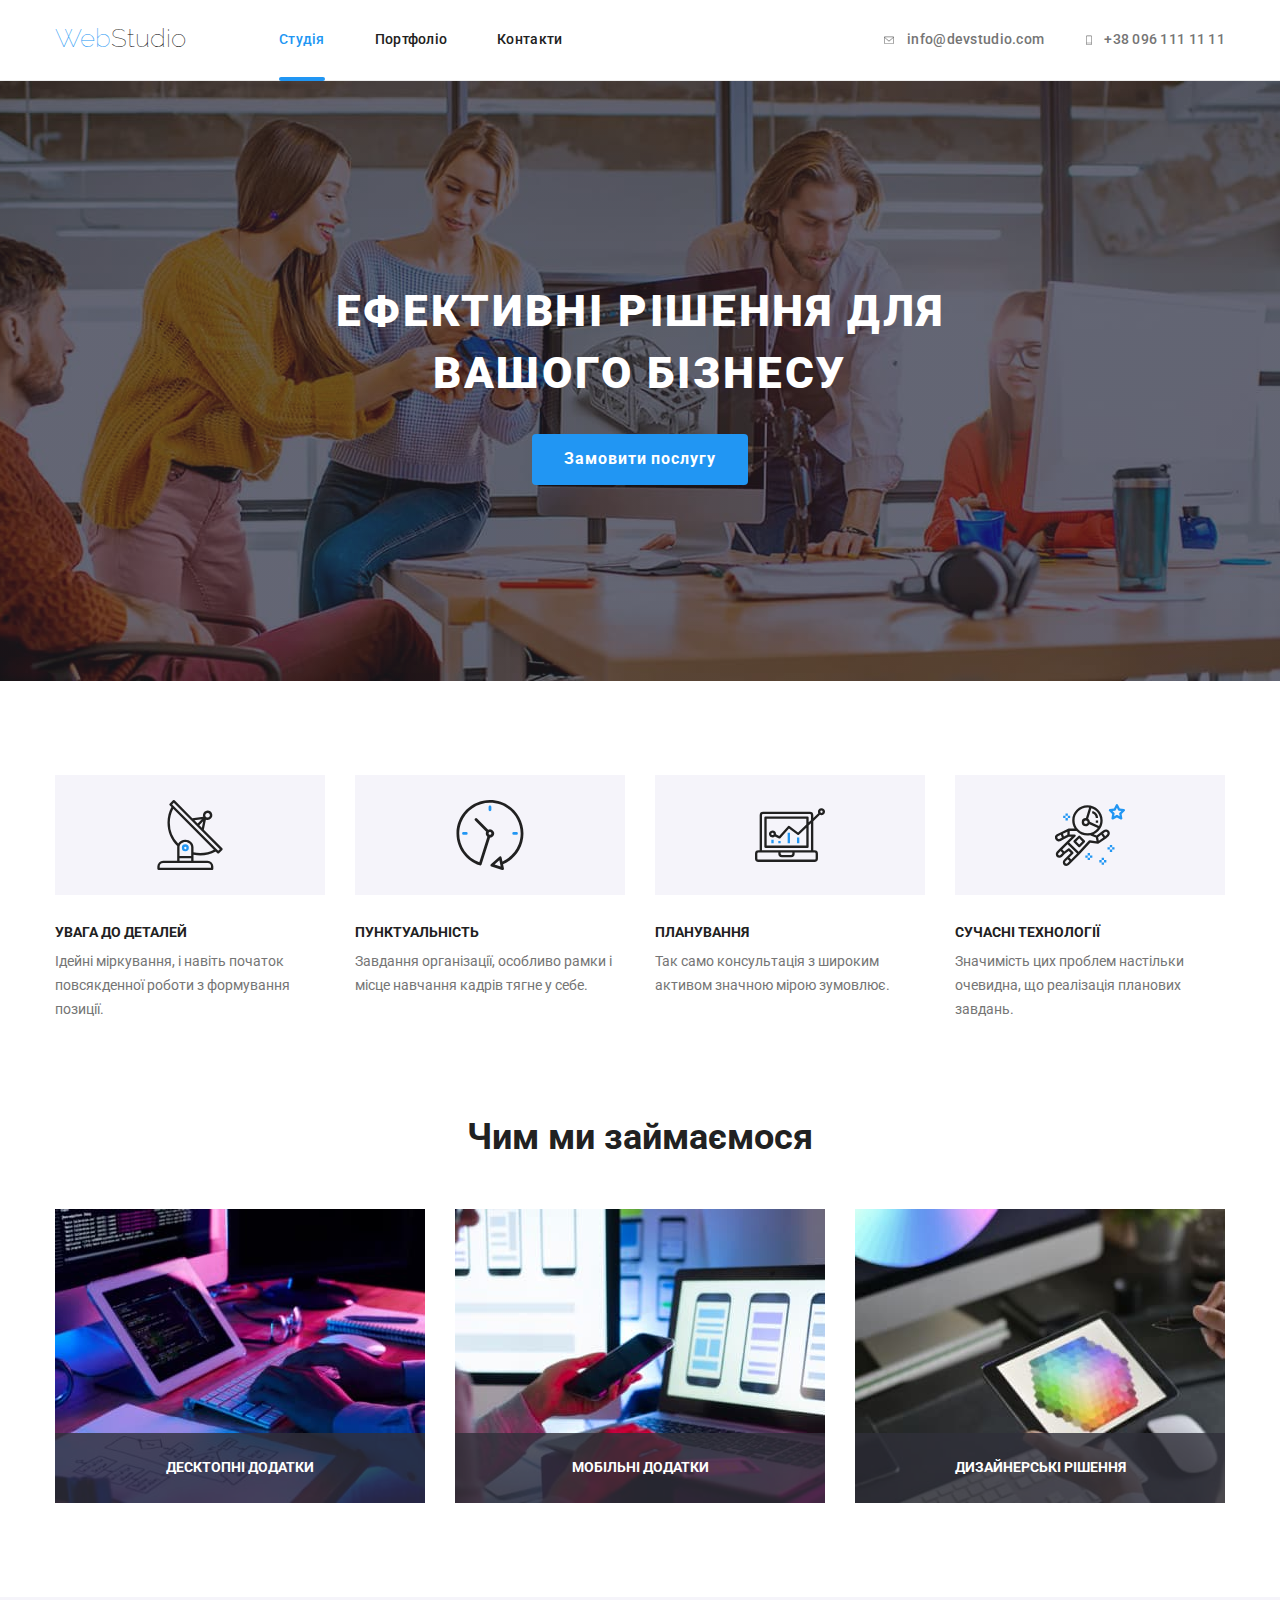
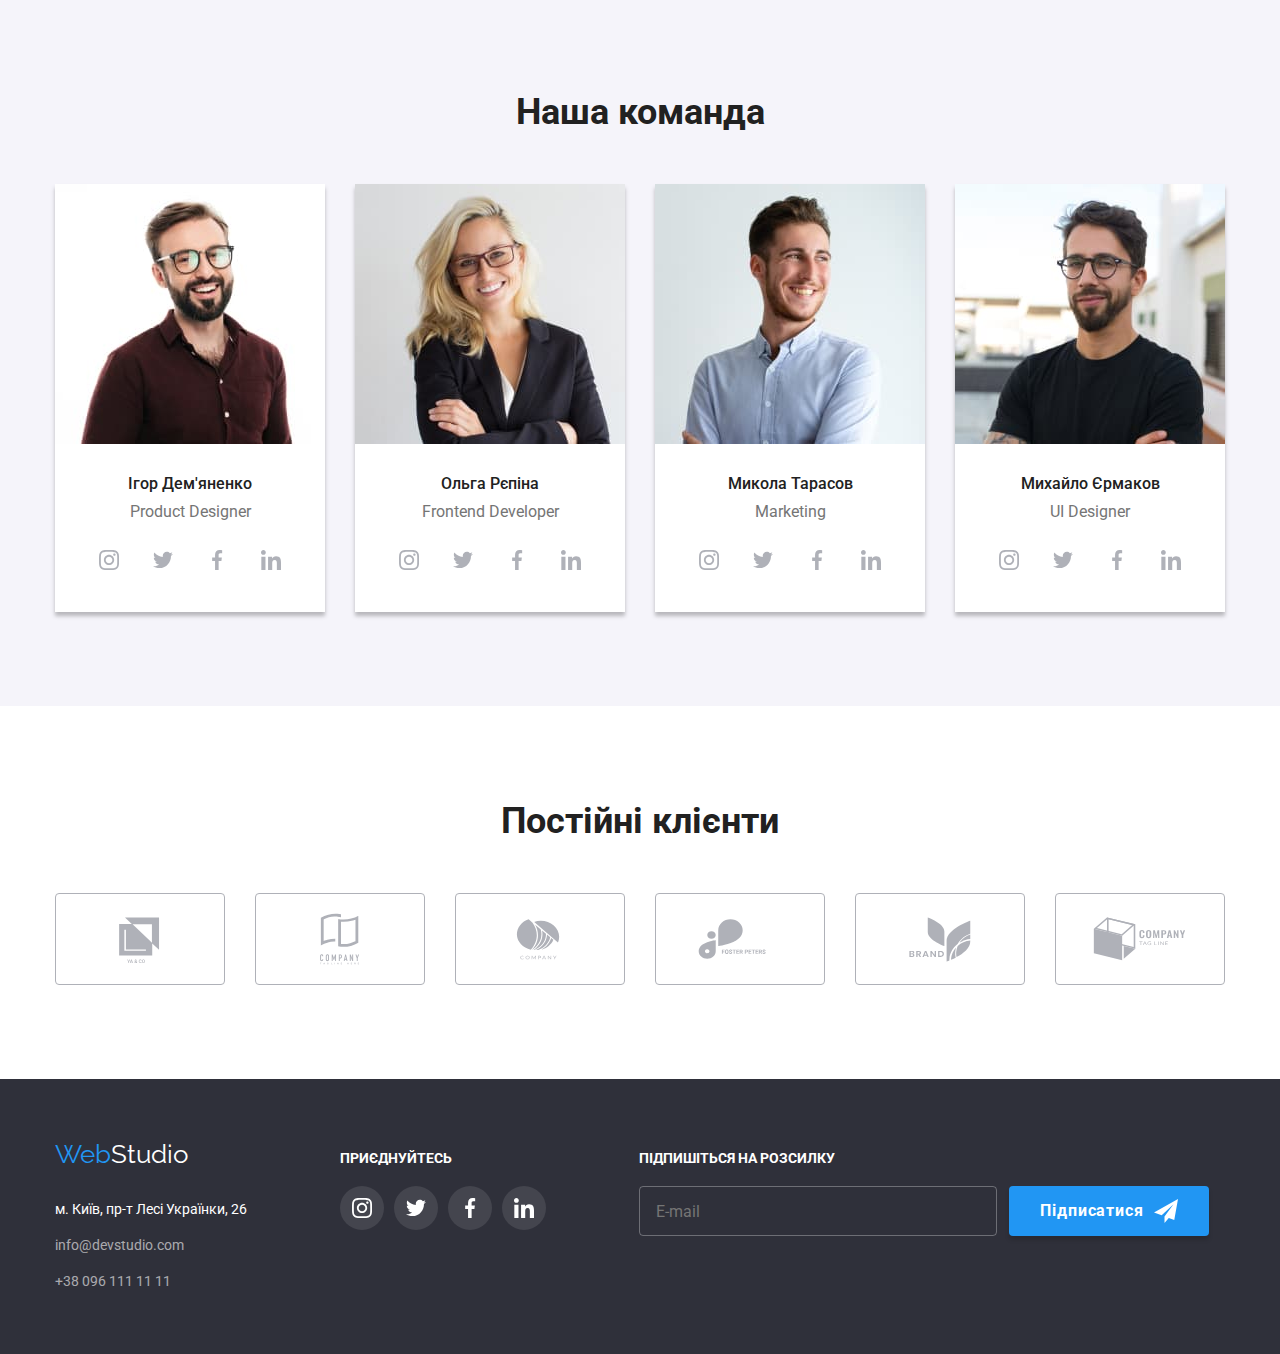
==== index.html @ 1be29e55 "Initial commit" ====
<!DOCTYPE html>
<html lang="uk">
<head>
    <meta charset="UTF-8">
    <meta http-equiv="X-UA-Compatible" content="IE=edge">
    <meta name="viewport" content="width=device-width, initial-scale=1.0">
    <title>Студія</title>
    <link rel="preconnect" href="https://fonts.googleapis.com">
<link rel="preconnect" href="https://fonts.gstatic.com" crossorigin>
<link href="https://fonts.googleapis.com/css2?family=Raleway:wght@700&family=Roboto:wght@400;500;700;900&display=swap" rel="stylesheet">
<link rel="stylesheet" href=" https://cdnjs.cloudflare.com/ajax/libs/modern-normalize/1.1.0/modern-normalize.min.css">
<link rel="stylesheet" href="./css/styles.css"/>
</head>
<body>
<header class="site-border">
    <div class="container main-nav">
    <nav class="header-nav">
    <a lang="en" href="./index.html" class="logo"><span class="logo-blue">Web</span>Studio</a>
    <ul class="site-nav list">
        <li class="item"> <a href="./index.html" class="link current">Студія</a></li>
        <li class="item"> <a href="./portfolio.html" class="link">Портфоліо</a></li>
        <li class="item"> <a href="#" class="link">Контакти</a></li>
        
    </ul>
</nav>
 
    <ul class="site-contacts list">
        <li class="item">
            <a href="mailto:info@devstudio.com" class="link-contacts">
            <svg class="item-icons envelope">
                <use href="./images/icons.svg#icon-envelope-1"></use>
            </svg>
           info@devstudio.com</a></li>
        <li class="item">
            <a href="tel:+380961111111:" class="link-contacts">
            <svg class="item-icons vector">
                <use href="./images/icons.svg#icon-Vector-1"></use>
            </svg>
            +38 096 111 11 11</a></li>
    </ul>
    </div>
</header>
<main>
<section class="hero overlay">
    <div class="container">
    <h1 class="hero-title">Ефективні рішення для вашого бізнесу</h1>
    <button type="button" class="button" data-modal-open>Замовити послугу</button>
</div>
</section>
<section class="section features-items">
    <div class="container">
    <h2 class="section-title visually-hidden">Особливості</h2>
    <ul class="features list">
        <li class="features-box">
            <div class="futures-container">
            <svg class="futures-icon">
                <use href="./images/icons.svg#icon-antenna"></use>
            </svg>
        </div>
            <h3 class="title">Увага до деталей </h3>
            <p class="title-text">Ідейні міркування, і навіть початок повсякденної роботи з формування позиції.</p>
        </li>
        <li class="features-box">
            <div class="futures-container">
            <svg class="futures-icon">
                <use href="./images/icons.svg#icon-clock">
                </use>
            </svg>
        </div>
            <h3 class="title">Пунктуальність </h3>
            <p class="title-text">Завдання організації, особливо рамки і місце навчання кадрів тягне у себе.</p>
        </li>
        <li class="features-box">
            <div class="futures-container">
            <svg class="futures-icon">
                <use href="./images/icons.svg#icon-diagram">
                </use>
            </svg>
            </div>
            <h3 class="title">Планування</h3>
            <p class="title-text">Так само консультація з широким активом значною мірою зумовлює.</p>
        </li>
        <li class="features-box">
            <div class="futures-container">
            <svg class="futures-icon">
                <use href="./images/icons.svg#icon-astronaut">
                </use>
            </svg>
            </div>
            <h3 class="title">Сучасні технології</h3>
            <p class="title-text">Значимість цих проблем настільки очевидна, що реалізація планових завдань.</p>
        </li>
    </ul>
</div>
</section>
<section class="section">
    <div class="container">
    <h2 class="section-title">Чим ми займаємося</h2>
    <ul class="employments list">
        <li class="employments-foto">
         <img class="employments-image" src="./images/box1(1).jpg" alt="Людина працює за комп’ютером" width="370" height="294">  
        <h3 class="employments-title">Десктопні додатки</h3>
        </li>
        <li class="employments-foto">
            <img class="employments-image" src="./images/box2.jpg" alt="Людина тримає смартфон у руках і порівнює дані на комп’ютері" width="370" height="294">
        <h3 class="employments-title">Мобільні додатки</h3>
        </li>
        <li class="employments-foto">
            <img class="employments-image" src="./images/box3.jpg" alt="Людина тримає у руках планшет,на якому зображена кольорова гамма " width="370" height="294">
        <h3 class="employments-title">Дизайнерські рішення</h3>
        </li>
    </ul>
</div>
</section>
<section class="section team-items">
    <div class="container">
    <h2 class="section-title">Наша команда</h2>
    <ul class="team list">
        <li class="team-box">
            <img class="team-img" src="./images/img.jpg" alt="Усміхнений хлопець в окулярах і бордовій сорочці" width="270" height="260">
            <div class="bg-team"><h3 class="team-names">Ігор Дем'яненко</h3>
            <p class="team-position">Product Designer</p>
            <ul class="team-media">
                <li class="media-background"><a href="#" class="media-link">
                        <svg class="team-icons">
                            <use href="./images/icons.svg#icon-instagram-2"></use>
                        </svg>
                    </a>
                </li>
                <li class="media-background"><a href="#" class="media-link">
                    <svg class="team-icons">
                        <use href="./images/icons.svg#icon-twitter-1"></use>
                    </svg>
                </a>
                </li>
                <li class="media-background">
                    <a href="#" class="media-link">
                    <svg class="team-icons">
                        <use href="./images/icons.svg#icon-facebook-1"></use>
                    </svg>
                </a>
                </li>
                <li class="media-background">
                    <a href="#" class="media-link">
                    <svg class="team-icons">
                        <use href="./images/icons.svg#icon-linkedin-1"></use>
                    </svg>
                </a>
                </li>
            </ul>
        </div>
        </li>
        <li class="team-box">
            <img class="team-img" src="./images/img(1).jpg" alt="Дівчина із світлим,довгим волоссям" width="270" height="260">
            <div class="bg-team"><h3 class="team-names">Ольга Рєпіна</h3>
            <p class="team-position">Frontend Developer</p>
            <ul class="team-media">
                <li class="media-background"><a href="#" class="media-link">
                        <svg class="team-icons">
                            <use href="./images/icons.svg#icon-instagram-2"></use>
                        </svg>
                    </a>
                </li>
                <li class="media-background"><a href="#" class="media-link">
                    <svg class="team-icons">
                        <use href="./images/icons.svg#icon-twitter-1"></use>
                    </svg>
                </a>
                </li>
                <li class="media-background">
                    <a href="#" class="media-link">
                    <svg class="team-icons">
                        <use href="./images/icons.svg#icon-facebook-1"></use>
                    </svg>
                </a>
                </li>
                <li class="media-background">
                    <a href="#" class="media-link">
                    <svg class="team-icons">
                        <use href="./images/icons.svg#icon-linkedin-1"></use>
                    </svg>
                </a>
                </li>
            </ul>
        </div>
        </li>
        <li class="team-box">
            <img class="team-img" src="./images/img(2).jpg" alt="Усміхнений хлопець у білій сорочці" width="270" height="260">
            <div class="bg-team"><h3 class="team-names">Микола Тарасов</h3>
            <p class="team-position">Marketing</p>
            <ul class="team-media">
                <li class="media-background"><a href="#" class="media-link">
                        <svg class="team-icons">
                            <use href="./images/icons.svg#icon-instagram-2"></use>
                        </svg>
                    </a>
                </li>
                <li class="media-background"><a href="#" class="media-link">
                    <svg class="team-icons">
                        <use href="./images/icons.svg#icon-twitter-1"></use>
                    </svg>
                </a>
                </li>
                <li class="media-background">
                    <a href="#" class="media-link">
                    <svg class="team-icons">
                        <use href="./images/icons.svg#icon-facebook-1"></use>
                    </svg>
                </a>
                </li>
                <li class="media-background">
                    <a href="#" class="media-link">
                    <svg class="team-icons">
                        <use href="./images/icons.svg#icon-linkedin-1"></use>
                    </svg>
                </a>
                </li>
            </ul>
        </div>
        </li>
        <li class="team-box">
            <img class="team-img" src="./images/img(3).jpg" alt="Хлопець з бородою і в окулярах" width="270" height="260">
            <div class="bg-team"><h3 class="team-names">Михайло Єрмаков</h3>
            <p class="team-position">UI Designer</p>
            <ul class="team-media">
                <li class="media-background"><a href="#" class="media-link">
                        <svg class="team-icons">
                            <use href="./images/icons.svg#icon-instagram-2"></use>
                        </svg>
                    </a>
                </li>
                <li class="media-background"><a href="#" class="media-link">
                    <svg class="team-icons">
                        <use href="./images/icons.svg#icon-twitter-1"></use>
                    </svg>
                </a>
                </li>
                <li class="media-background">
                    <a href="#" class="media-link">
                    <svg class="team-icons">
                        <use href="./images/icons.svg#icon-facebook-1"></use>
                    </svg>
                </a>
                </li>
                <li class="media-background">
                    <a href="#" class="media-link">
                    <svg class="team-icons">
                        <use href="./images/icons.svg#icon-linkedin-1"></use>
                    </svg>
                </a>
                </li>
            </ul>
        </div>
        </li>
    </ul>
</div>
</section>


<section class="customers section">
    <div class="container">
    <h2 class="section-title">Постійні клієнти</h2>
    <ul class="customers-items list">
        <li class="customers-box"><a class="customers-link" href="#">
            <svg class="customers-icon">
                <use href="./images/icons.svg#icon-Logo">
                </use>
            </svg>
        </a>
      </li>
        <li class="customers-box"><a class="customers-link"href="#">
            <svg class="customers-icon">
                <use href="./images/icons.svg#icon-Logo-02">
                </use>
            </svg>
        </a></li>
        <li class="customers-box"><a class="customers-link" href="#">
            <svg class="customers-icon">
                <use href="./images/icons.svg#icon-Logo-03">
                </use>
            </svg>
        </a></li>
        <li class="customers-box"><a class="customers-link"href="#">
            <svg class="customers-icon">
                <use href="./images/icons.svg#icon-Logo-04">
                </use>
            </svg>
        </a></li>
        <li class="customers-box"><a class="customers-link"href="#">
            <svg class="customers-icon">
                <use href="./images/icons.svg#icon-Logo-05">
                </use>
            </svg>
        </a></li>
        <li class="customers-box"> <a class="customers-link"href="#">
            <svg class="customers-icon">
                <use href="./images/icons.svg#icon-Logo-06">
                </use>
            </svg>
        </a></li>
    </ul>
</div>
</section>

</main>
    <footer class="nav">
            <div class="container">
                <div class="main-footer-container">
                <div class="footer-navigation">
        <a lang="en" href="./index.html" class="logo-white"><span class="logo-blue">Web</span>Studio</a>
        <address class="nav-caption">
        <ul class="nav-contacts list">
            <li class="nav-footer"><a href="https://goo.gl/maps/CPtrU1FHBa2aNyZL9" target="_blank" rel="noopener noreferrer nofollow" class="nav-lists">м. Київ, пр-т Лесі Українки, 26</a></li>
            <li class="nav-footer"><a href="mailto:info@devstudio.com" class="nav-titles">info@devstudio.com</a></li>
            <li class="nav-footer"><a href="tel:+380961111111:" class="nav-titles">+38 096 111 11 11</a></li>
        </ul>
    </address>
</div>

<div class="footer-social-media">
    <p class="smedia-text">Приєднуйтесь</p>
    <ul class="social-media list">
        <li class="social-media-box">
            <a class="social-media-link" href="#">
                <svg class="smedia-icon">
                    <use href="./images/icons.svg#icon-instagram-2"></use>
                </svg>
            </a>
        </li>
           <li class="social-media-box">
            <a class="social-media-link" href="#">
                <svg class="smedia-icon">
                    <use href="./images/icons.svg#icon-twitter-1"></use>
                </svg>
            </a></li>
            <li class="social-media-box">
            <a class="social-media-link" href="#">
                <svg class="smedia-icon">
                    <use href="./images/icons.svg#icon-facebook-1"></use>
                </svg>
            </a></li>
           <li class="social-media-box">
            <a class="social-media-link" href="#">
                <svg class="smedia-icon">
                    <use href="./images/icons.svg#icon-linkedin-1"></use>
                </svg>
            </a></li>
    </ul>
</div>
   <!--Підпишіться на розсилку-->
   <div class="subscription">
    <p class="subscription-title">Підпишіться на розсилку</p>
    <form class="subscription-form">
        <input class="subscription-input" name="user-email" type="E-mail" placeholder="E-mail">
        <button class="subscription-button" type="submit">
            Підписатися <svg class="send-icon">
                <use href="./images/icons.svg#icon-icon-send"></use>
            </svg></button>
    </form>
   </div>

</div>
    </footer>

    <!--Modalne wikno-->
    
    <div class="backdrop is-hidden" data-modal>
        <div class="modal">
    <button type="button" class="button-close" data-modal-close>
        <svg class="close-icon">
            <use href="./images/icons.svg#icon-close-black"></use>
        </svg>
    </button>
    <form class="form">
        <p class="form-title">Залиште свої дані, ми вам передзвонимо</p>
        <div class="form-field">
            <label for="name" class="form-description">Ім'я</label>
            <input type="text" name="user-name" id="name" class="form-input">
          <svg class="form-icon">
            <use href="./images/icons.svg#icon-person-black-18dp-1"></use>
          </svg>
        </div>
        <div class="form-field">
            <label for="telephone" class="form-description">Телефон</label>
            <input type="telephone" name="user-telephone" id="telephone" class="form-input">
            <svg class="form-icon">
                <use href="./images/icons.svg#icon-phone-black"></use>
            </svg>
        </div>
        <div class="form-field">
            <label for="e-mail" class="form-description">Пошта</label>
            <input type="e-mail" name="user-email" id="e-mail" class="form-input">
            <svg class="form-icon">
                <use href="./images/icons.svg#icon-email-black"></use>
            </svg>
        </div>
        <div class="form-comments">
            <label for="comment" class="form-description">Коментар</label>
            <textarea class="comments" name="comment" id="comment" rows="10" placeholder="Введіть текст"></textarea>
        </div>
       
            <label class="form-checkbox"for="checkbox">
                <input type="checkbox" name="agree" id="checkbox" class="input-checkbox">
                <svg class="checkbox-icon">
                    <use href="./images/icons.svg#icon-icon-check"></use>
                </svg>
                 Погоджуюся з розсилкою та приймаю 
                  <a class="checkbox-link" href="#"> Умови договору</a>
            </label>
            <button type="submit" class="button-send">Відправити</button>
        

    </form>
     </div>
    </div>
<script src="./js/modal.js"></script>
</body>
</html>
---- css/styles.css ----
:root {
    --primary-text-color: #757575;
    --title-text-color: #212121;
    --accent-color: #2196F3;
    --hero-color: #FFFFFF;
    --black-color: #000000; 
    --shade-color: #2F303A;
    --nav-color: rgba(255, 255, 255, 0.6);
    --secondary-shade-color: #F5F4FA;
    --border-color: #ECECEC; 
    --subjects-border-color: #EEEEEE;
    --box-shadow-color: rgba(0, 0, 0, 0.25);
    --icons-color: #AFB1B8;

}
body { 
    color: var(--primary-text-color);
    background-color:#FFFFFF;
    font-family: Roboto, sans-serif;
}

.list { 
    padding: 0;
    margin: 0;

    list-style: none;
}

.container {
    margin-left: auto;
    margin-right: auto;
    padding-left: 15px;
    padding-right: 15px;
    width: 1200px;
}
/*main-nav*/
.main-nav {
    display: flex;
    align-items: center;
}
.header-nav {
    display: flex;
}
/*logo*/

.logo { 
    padding-top: 24px;
    padding-bottom: 25px;

    color: var(--black-color);
    font-family: Raleway,sans-serif;
    font-size: 26px;
    font-weight: 1.2;
    text-decoration: none;
}

.logo:hover {
    color: var(--accent-color);
}

.logo-blue {
    color: var(--accent-color);
    font-family: Raleway, cursive 

}
.logo-blue:hover {
    color:  var(--black-color);
}

/*site nav*/
.site-nav {
  display: flex; 
  margin-left: 93px;  
  
}

.site-nav .item:not(:last-child) {
    margin-right: 50px;
}

.site-nav .item {
    position: relative;  
}

.site-nav .link { 
    display: block;
    padding-top: 32px;
    padding-bottom: 32px;

    color: var(--title-text-color);
    font-weight: 500;
    font-size: 14px;
    line-height: 1.1;
    letter-spacing: 0.02em;
    text-decoration: none;

    transition: color 250ms cubic-bezier(0.4, 0, 0.2, 1);

}
.site-nav .link:hover, 
.site-nav .link:focus { 
    color: var(--accent-color);
}

.site-nav .link.current { 
    color: var(--accent-color);
    
} 
.site-nav .link.current::after { 
    content: '';
    position: absolute;
    left: 0;
    bottom: -1px;

     display: block;
      
      width: 100%;
      height: 4px;
      background-color: var(--accent-color);
      border-radius: 2px;

} 

/*site-contacts*/

.site-contacts { 
    display: flex;
    margin-left: auto;
}

.site-contacts .item  {
    display: flex;
}
.site-contacts .item + .item { 
    margin-left: 40px;
}


.site-contacts .link-contacts { 
    padding-top: 32px;
    padding-bottom: 32px;

    color: var(--primary-text-color);
    font-weight: 500;
    font-size: 14px;
    line-height: 1.1;
    letter-spacing: 0.02em;
    text-decoration: none;

    transition: color 250ms cubic-bezier(0.4, 0, 0.2, 1);
}

.site-contacts .link-contacts:hover,
.site-contacts .link-contacts:focus { 
    color: var(--accent-color);
}

.site-border { 
    border-bottom: 1px solid var(--border-color)

}

.site-contacts .envelope { 
    height: 10px;
    width: 16px;

}
.site-contacts .vector { 
    height: 16px;
    width: 10px;
}

.link-contacts { 
    display: flex;
    align-items: center;
}

.item-icons {  
   margin-right: 10px;
   fill: currentColor;
}


/*hero*/
.hero { 
   padding-top: 200px;
   padding-bottom: 280px;
   text-align: center;
   background-color: var(--shade-color);
    
}
.overlay { 
    max-width: 1600px;
    height: 600px;
    margin-left: auto;
    margin-right: auto;
    background-image: linear-gradient(
        to right,
        rgba(47, 48, 58, 0.4),
        rgba(47, 48, 58, 0.4)
    ),
    url("../images/Hero-image.jpg");
    background-repeat: no-repeat;
    background-position: center;
    background-size: cover;
}
.hero-title { 
  margin-top: 0px;
  margin-bottom: 30px;
  margin-left: auto;
  margin-right: auto;
  max-width: 696px;
   
    color: var(--hero-color);
    font-weight: 900;
    font-size: 44px;
    line-height: 1.4;
    letter-spacing: 0.06em;
    text-transform: uppercase;
   
}
   
/*button*/

.button {
    border-radius: 4px;
    padding: 10px 32px;
    min-width: 216px;

    font-family: inherit;
    color: var(--hero-color);
    background-color: var(--accent-color);
    font-weight: 700;
    font-size: 16px;
    line-height: 1.9;
    border: none;
    text-align: center;
    cursor: pointer;
    letter-spacing: 0.06em;

    transition: background-color 250ms cubic-bezier(0.4, 0, 0.2, 1);
    

}
.button:hover,
.button:focus {
background-color: #188CE8;
}

/*button-portfolio*/
.button-primary {
 border-radius: 4px;
 padding: 6px 22px;
 min-width: 67px;

 font-family: inherit;
  color: var(--title-text-color);
  background-color: var(--secondary-shade-color);
  font-weight: 500;
  font-size: 16px;
  line-height: 1.6;
  border: none;
  cursor: pointer;
  text-align: center;


  transition: color 250ms cubic-bezier(0.4, 0, 0.2, 1),
            background-color 250ms cubic-bezier(0.4, 0, 0.2, 1),
            box-shadow 250ms cubic-bezier(0.4, 0, 0.2, 1);
}

.button-primary:hover,
.button-primary:focus {
    color: var(--hero-color);
    background-color: var(--accent-color);
    box-shadow: 0 4px 4px 0 var(--box-shadow-color);
}

/*section*/
.section { 
padding-top: 0px;
padding-bottom: 94px;
}

.section-title  { 
     margin-top: 0px;
     margin-bottom: 50px;

    color: var(--title-text-color);
    font-size: 36px;
    line-height: 1.2;
    text-align: center;
}


/*features*/
.visually-hidden { 
    position: absolute;
    white-space: nowrap;
    width: 1px;
    height: 1px;
    overflow: hidden;
    border: 0;
    padding: 0;
    clip: rect(0 0 0 0);
    clip-path: inset(50%);
    margin: -1px;
}

.features  {
    display: flex;
} 

.features .features-box { 
width: 270px;
} 

.features .features-box:not(:last-child) { 
    margin-right: 30px;
} 

.features-items { 
    padding-top: 94px;
    padding-bottom: 94px;
} 
.features .title { 
    margin-top: 0px;
    margin-bottom: 10px;
    
    color: var(--title-text-color);
    font-size: 14px;
    line-height: 1.1;
    text-transform: uppercase;
}


.features .title-text { 
    margin-top: 0;
    margin-bottom: 0;  
 
    font-size: 14px;
    line-height: 1.7;
}
.futures-container {
    display: flex;
    width: 270px;
    height: 120px;
    background-color: var(--secondary-shade-color);

    margin-bottom: 30px;
    padding: 25px 100px;
}

.futures-icon  { 
    height: 70px;
    width: 70px;
}

/*our employments*/


.employments { 
    display: flex;
 
    
}
.employments-image  {
    display: block;
}

.employments .employments-foto { 
    display: block;
    position: relative;
    
}
.employments .employments-foto:not(:last-child) { 
    margin-right: 30px;
}

.employments-title  { 
   position: absolute;
   bottom: 0;
   left: 0;

    display: flex;
    font-weight: 700;
    font-size: 14px;
    line-height: 1.14;
    color: var(--hero-color);
    background-color: rgba(47, 48, 58, 0.8);

    text-transform: uppercase;
    align-items: center;
    justify-content: center;
    padding-top: 27px;
    padding-bottom: 27px;
    margin: 0;
    min-width: 370px;
    
}

/* our team*/

.team { 
    display: flex;
}

.team .team-box { 
    background-color: var(--hero-color);
    text-align: center;

    box-shadow: 0 4px 4px 0 var(--box-shadow-color);
}

.team .team-box:not(:last-child) { 
    margin-right: 30px;
}

.team-items {
    background-color: var(--secondary-shade-color);
    padding-top: 94px;
    padding-bottom: 94px;
    
}

.team .team-names {
    margin-top: 0;
    margin-bottom: 10px;

    color:var(--title-text-color);
   font-weight: 500;
   font-size: 16px;
   line-height: 1.2;
}


.team .team-position {
    margin-top: 0;
    margin-bottom: 16;
}
.team .team-img {
    display: block;
}
.bg-team {
    padding: 30px 32px;
    background-color: var(--hero-color);
}

/*team-icons*/ 
.team-media {
    display: flex;
    list-style: none;
    align-items: center;
    padding-left: 0;
   
}

.team-media .media-background:not(:last-child) { 
    margin-right: 10px;  
}


.team-media .media-link  { 
    display: flex;
    height: 44px;
    width: 44px;
    border-radius: 50%;
    color: var(--icons-color);
   background-color: var(--hero-color);
   align-items: center;
   justify-content: center;
   
   transition: background-color 250ms cubic-bezier(0.4, 0, 0.2, 1), 
   color 250ms cubic-bezier(0.4, 0, 0.2, 1);
}

.team-icons  {
    display: flex;
    width: 20px;
    height: 20px;
    fill: currentColor;  
}

.team-media .media-link:hover,
.team-media .media-link:focus {
   background-color: var(--accent-color);
   color: var(--hero-color);
}
.team-icons:hover,
.team-icons:focus {
    fill: var(--hero-color);
}

/*regular customers*/
.customers  {
    padding-top: 94px;
    padding-bottom: 94px;
}

.customers-items {
    display: flex;
}

.customers-items .customers-link {
    border: 1px solid var(--icons-color);
    padding: 16px 32px;
    
}


.customers-items .customers-box:not(:last-child) {
    margin-right: 30px;

}
.customers-items .customers-link  {
    display: flex;
    height: 92px;
    width: 170px;

    border: 1px solid var(--icons-color);
    padding: 16px 32px;

    text-align: center;
    justify-content: center;
    fill: var(--icons-color);

    
    border-radius: 4px;
    transition: fill 250ms cubic-bezier(0.4, 0, 0.2, 1);
    
}
.customers-icon {
    height: 60px;
    width: 106px;
    color: currentColor;
}

.customers-icon:hover,
.customers-icon:focus {
    fill: var(--accent-color);
}

.customers-link:hover,
.customers-link:focus
{
    border-color: var(--accent-color);
    fill: var(--accent-color);
}


/*footer*/
.main-footer-container {
    display: flex;
    align-items: baseline;
}

.nav {
     padding-top: 60px;
     padding-bottom: 60px;

    background-color: var(--shade-color);
}

.logo-white {
    color: var(--hero-color);
    font-family: Raleway;
    font-size: 26px;
    line-height: 1.2;
    text-decoration: none;
}

.logo-white:hover {
    color: var(--accent-color);
}
  
.nav-caption {
    margin-top: 28px;
    margin-bottom: 0;
  font-style: normal;  
}

.nav-contacts .nav-lists {
    color: var(--hero-color);
    font-size: 14px;
    line-height: 1.7;
    text-decoration: none;

    transition: color 250ms cubic-bezier(0.4, 0, 0.2, 1);
}
.nav-contacts .nav-lists:hover,
.nav-contacts .nav-lists:focus {
    color: var(--accent-color);
}

.nav-contacts .nav-titles {
    color: var(--nav-color);
    font-size: 14px;
    line-height: 1.7;
    background-color: var(--shade-color);
    text-decoration: none;

    transition: color 250ms cubic-bezier(0.4, 0, 0.2, 1);
   
}
.nav-contacts .nav-titles:hover,
.nav-contacts .nav-titles:focus  {
    color: var(--accent-color);
}

.nav-contacts .nav-footer:not(:last-child) {
    margin-top: 0;
    margin-bottom: 12px;
}

/*footer - social media*/

.smedia-text {
    margin-top: 0;
    margin-bottom: 20px;
   
    font-weight: 700;
    font-size: 14px;
    line-height: 1.1;
    color: var(--hero-color);
    text-transform: uppercase;

}
.footer-social-media {
margin-left: 93px;
}
.social-media {
    display: flex;
}

.smedia-icon  {
    display: flex;
    width: 20px;
    height: 20px;
    color: currentColor;
}

.social-media-link {
    display: flex;
    height: 44px;
    width: 44px;
    border-radius: 50%;
    fill: var(--hero-color);
    background-color: rgba(255, 255, 255, 0.1);
    align-items: center;
    justify-content: center;

    transition: background-color 250ms cubic-bezier(0.4, 0, 0.2, 1), 
    fill 250ms cubic-bezier(0.4, 0, 0.2, 1);
}



.social-media-box:not(:last-child) {
    margin-right: 10px;
}

.social-media-link:hover,
.social-media-link:focus
 {
background-color: var(--accent-color);
}


/*Підпишіться на розсилку*/

.subscription {
    display: flex;
    flex-direction: column;
    margin-left: 93px;
}

.subscription-title {
    margin-top: 0;
    margin-bottom: 20px;
    
    font-weight: 700;
    font-size: 14px;
    line-height: 1.1;
    text-transform: uppercase;
    color: var(--hero-color);

}

.subscription-form {
    display: flex;
    align-items: center;
}

.subscription-input {
   width: 358px;
   height: 50px;
   padding-left: 16px;
   margin-right: 12px;

   border: 1px solid #FFFFFF4D;
   border-radius: 4px;
   background-color: transparent;

   font-size: 16px;
   line-height: 1.25;
   color: var(--nav-color);
   outline: none;


}

.subscription-button {
    display: flex;
    align-items: center;
    justify-content: center;
    padding: 10px 28px;


    width: 200px;
    height: 50px;
    font-weight: 700;
    font-size: 16px;
    line-height: 1.9;
    letter-spacing: 0.06em;
    color: var(--hero-color);
    background-color: var(--accent-color);
    box-shadow: 0 4px 4px rgba(0, 0, 0, 0.15);
    border: none;
    border-radius: 4px;
    cursor: pointer;

    transition: background-color 250ms cubic-bezier(0.4, 0, 0.2, 1), 
    box-shadow 250ms cubic-bezier(0.4, 0, 0.2, 1);

}

.subscription-button:hover,
.subscription-button:focus {
    background-color: #188CE8
}

.send-icon {
    height: 24px;
    width: 24px;
    margin-left: 10px;
    fill: var(--hero-color);
}
/*portfolio*/
.main-box {
    padding-top: 94px;
    padding-bottom: 94px;
} 

/*portfolio-buttons*/
.subjects-button {
    margin-top: 0;
    margin-bottom: 34px;
    display: flex;
    justify-content: center;
   
}
.subjects-button .subjects-btn:not(:last-child) {
    margin-right: 8px;
}



/*subjects*/

.subjects {
    display: flex;
    flex-wrap: wrap;
    margin-right: -30px;
    margin-bottom: -30px;
} 

.subjects-elements {
    width: calc (100% / 3 - 30px);
    margin-right: 30px;
    margin-bottom: 30px;
} 

.subjects-link {
    display: block;
    text-decoration: none;

    transition: box-shadow 250ms cubic-bezier(0.4, 0, 0.2, 1);
} 

.subjects-link:hover,
.subjects-link:focus  {
    box-shadow: 0 4px 4px 0 var(--box-shadow-color);
} 
.subjects .subjects-img {
    display: block;  
} 

 .subjects .subjects-title {
   margin-top: 0;
   margin-bottom: 4px;

    color: var(--title-text-color);
    font-size: 18px;
    line-height: 2;
}  
 .subjects .subjects-items {
    margin-top: 0;
    margin-bottom: 0;
    color: var(--primary-text-color);
} 

.subjects .subjects-border {
    border-left: 1px solid var(--subjects-border-color);
    border-right: 1px solid var(--subjects-border-color);
    border-bottom: 1px solid var(--subjects-border-color);
    padding: 20px 24px;
  
} 

.subjects-overlay {
    position: absolute;
    top: 0;
    left: 0;
    width: 100%;
    height: 100%;
    transform: translateY(100%);
    transition: transform 250ms cubic-bezier(0.4, 0, 0.2, 1), 
                opacity 250ms cubic-bezier(0.4, 0, 0.2, 1);


    font-size: 18px;
    line-height: 1.6;
    color: var(--hero-color);
    margin-top: 0;
    padding: 63px 24px;
    background-color: rgba(33, 150, 243, 0.9);
    opacity: 0;

} 
.subjects-thumb {
    position: relative;
    overflow: hidden;
} 


.subjects-link:hover .subjects-overlay,
.subjects-link:focus .subjects-overlay {
    opacity: 1;
    transform: translateY(0);
} 

/*Modalne vikno*/

.backdrop {
    position: fixed;
    top: 0;
    left: 0;
    width: 100%;
    height: 100%;
    background-color: rgba(0, 0, 0, 0.2);
    padding: 40px;

    opacity: 1;
    transition: opacity 250ms cubic-bezier(0.4, 0, 0.2, 1);
} 

.backdrop.is-hidden {
    opacity: 0;
    pointer-events: none;

} 
.backdrop.is-hidden .modal{
    transform: translate(-50%, -50%) scale(0.9);
} 

.modal {
    position: absolute;
    top: 50%;
    left: 50%;
    min-width: 528px;
    min-height: 521px;
    background-color: var(--hero-color);
    border-radius: 4px;
    box-shadow: 0px 2px 1px rgba(0, 0, 0, 0.2),
               0px 1px 1px rgba(0, 0, 0, 0.14),
               0px 1px 3px rgba(0, 0, 0, 0.12);


    transform: translate(-50%, -50%) scale(1);
    transition: transform 250ms cubic-bezier(0.4, 0, 0.2, 1);
   
} 

.button-close {
    position: absolute;
    top: 8px;
    right: 8px;
    width: 30px;
    height: 30px;
    background-color: var(--hero-color);
    fill: var(--black-color);
    border: 1px solid #0000001A;
    border-radius: 50%;
    box-shadow: 0px 4px 4px rgba(0, 0, 0, 0.25);
    display: flex;
    padding: 6px;
   justify-content: center;
   cursor: pointer;
   
   transition: fill 250ms cubic-bezier(0.4, 0, 0.2, 1);

} 

.button-close:hover,
.button-close:focus {
    fill: var(--accent-color);
} 

 .close-icon {
    width: 18px;
    height: 18px;
   align-items: center;
   
}  


.form {
    padding: 40px;
} 

.form-title {
    display: block;
    text-align: center;
    font-weight: 700;
    font-size: 20px;
    line-height: 1.15;
    color: var(--title-text-color);

    margin-top: 0;
    margin-bottom: 12px;
} 


.form-field {
    position: relative;
    display: flex;
    flex-direction: column;
    margin-bottom: 10px;
} 

.form-description {
    font-size: 12px;
    line-height: 1.17;
    letter-spacing: 0.01em;

    margin-bottom: 4px;

} 

.form-input {
    height: 40px;
    border: 1px solid #21212133;
    border-radius: 4px;
    padding-left: 42px;

  transition: border 250ms cubic-bezier(0.4, 0, 0.2, 1);
} 

.form-input:hover,
.form-input:focus 
{
    cursor: pointer;
    border: 1px solid var(--accent-color);
    outline: none;
} 

.form-icon {
    position: absolute;
    left: 12px;
    top: 50%;
    width: 18px;
    height: 18px;
} 

.form-input:hover + .form-icon,
.form-input:focus + .form-icon {
fill: var(--accent-color);
} 

.form-comments {
    display: flex;
    flex-direction: column;
    width: 100%;

    margin-bottom: 20px;
} 

.comments {
    width: 100%;
    height: 120px;
    padding: 12px 16px;

    border: 1px solid #21212133;
    border-radius: 4px;
    font-size: 12px;
    line-height: 1.17;
    letter-spacing: 0.01em;
   
    resize: none;

    transition: border 250ms cubic-bezier(0.4, 0, 0.2, 1);
} 

.comments:hover,
.comments:focus {
    border: 1px solid var(--accent-color);
    outline: none;
} 


.form-checkbox {
    position: relative;
    display: flex;
    justify-content: center;
    margin-bottom: 20px;
    font-size: 14px;
    line-height: 1.7;
    color: var(--primary-text-color);

    align-items: center;
} 

.input-checkbox {
    margin-right: 12px;
    appearance: none;
    position: absolute;
} 

.checkbox-icon {
    width: 16px;
    height: 15px;
    border: 2px solid var(--title-text-color);
    transform: translate(-50%);
   border-radius: 3px;
    fill: var(--hero-color);
    
    cursor: pointer;
} 

.input-checkbox:checked + .checkbox-icon {
    background-color: var(--accent-color);
    border: transparent;

} 

.checkbox-link {
    color: var(--accent-color);
    margin-left: 5px;
    text-decoration-skip-ink: none;
} 


.button-send {
display: block;
width: 200px;
height: 50px;
margin-left: auto;
margin-right: auto;

font-weight: 700;
font-size: 16px;
line-height: 1.9;
align-items: center;
letter-spacing: 0.06em;
color: var(--hero-color);
background-color: var(--accent-color);

box-shadow: 0px 4px 4px rgba(0, 0, 0, 0.15);
border: none;
border-radius: 4px;
cursor: pointer;

transition: background-color 250ms cubic-bezier(0.4, 0, 0.2, 1),
           box-shadow 250ms cubic-bezier(0.4, 0, 0.2, 1);
} 

.button-send:hover,
.button-send:focus {
    background-color: #188CE8;
    box-shadow: 0px 4px 4px rgba(0, 0, 0, 0.25);
}
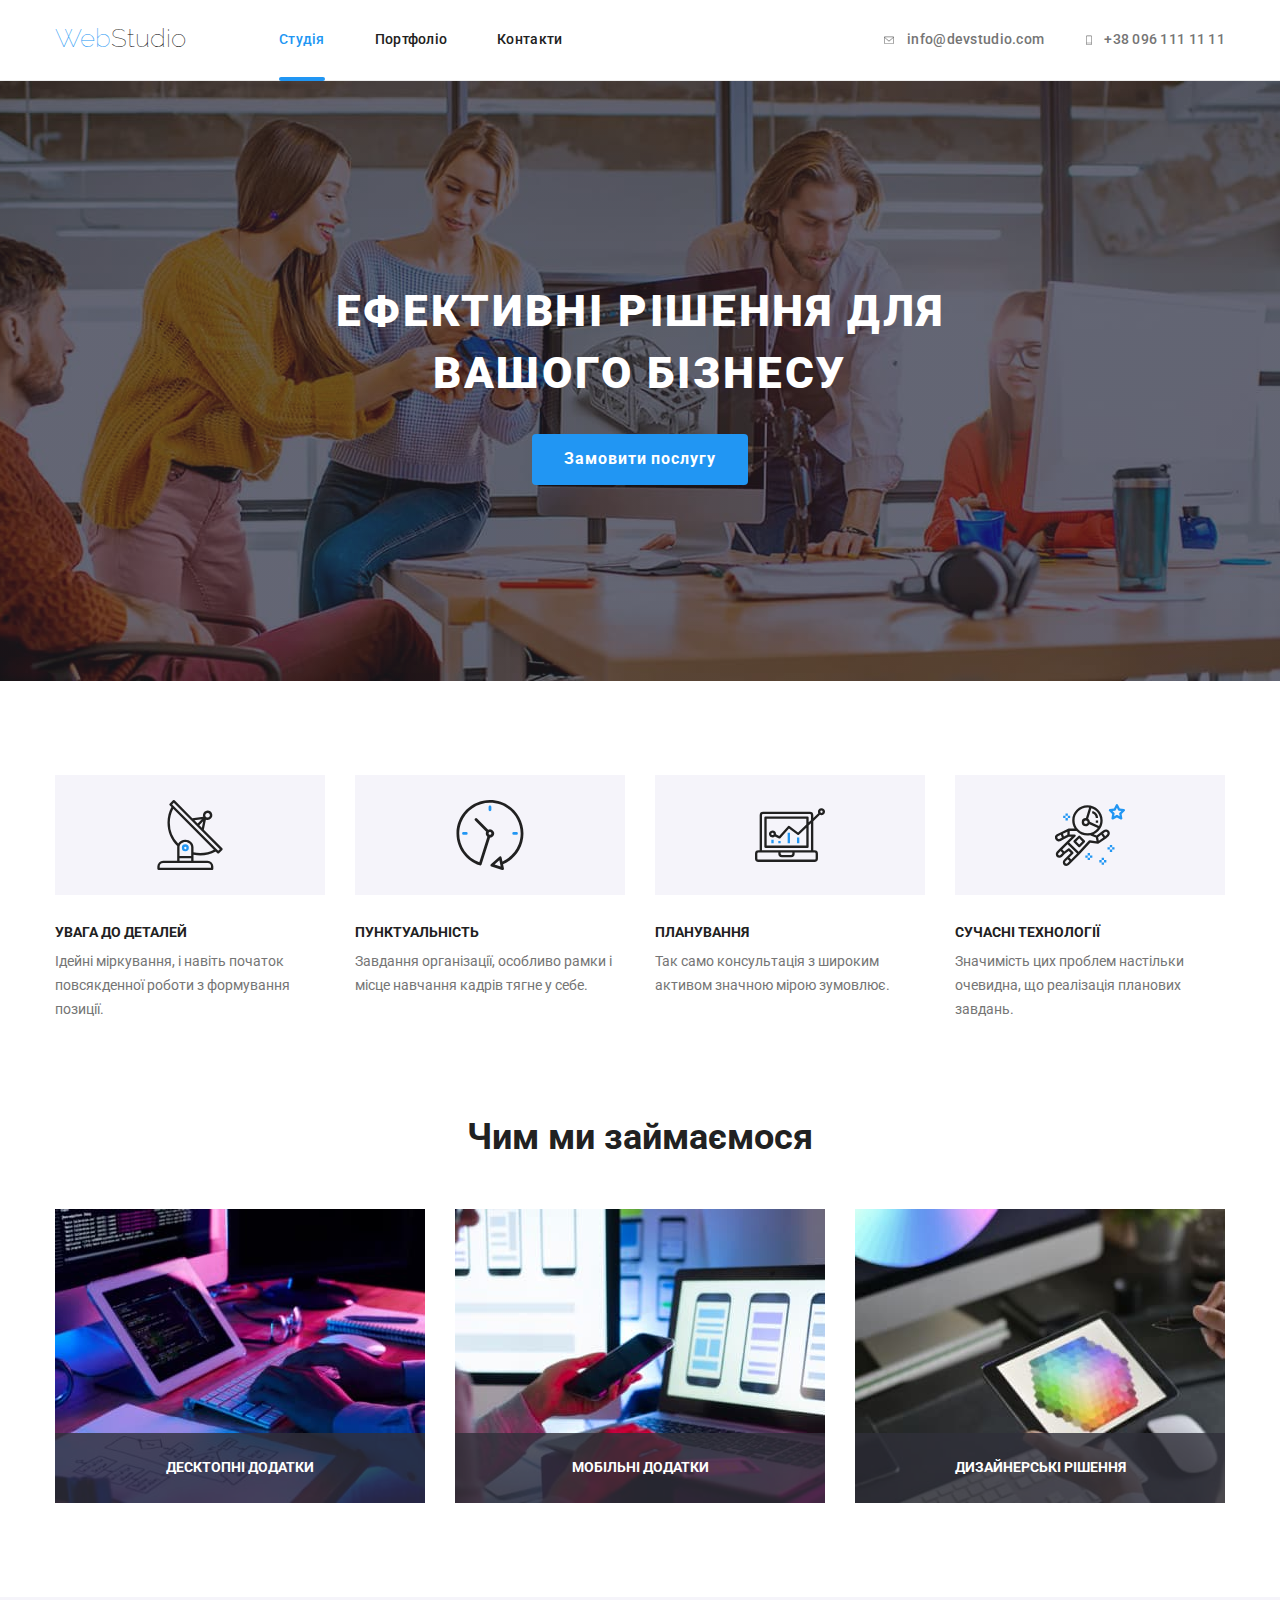
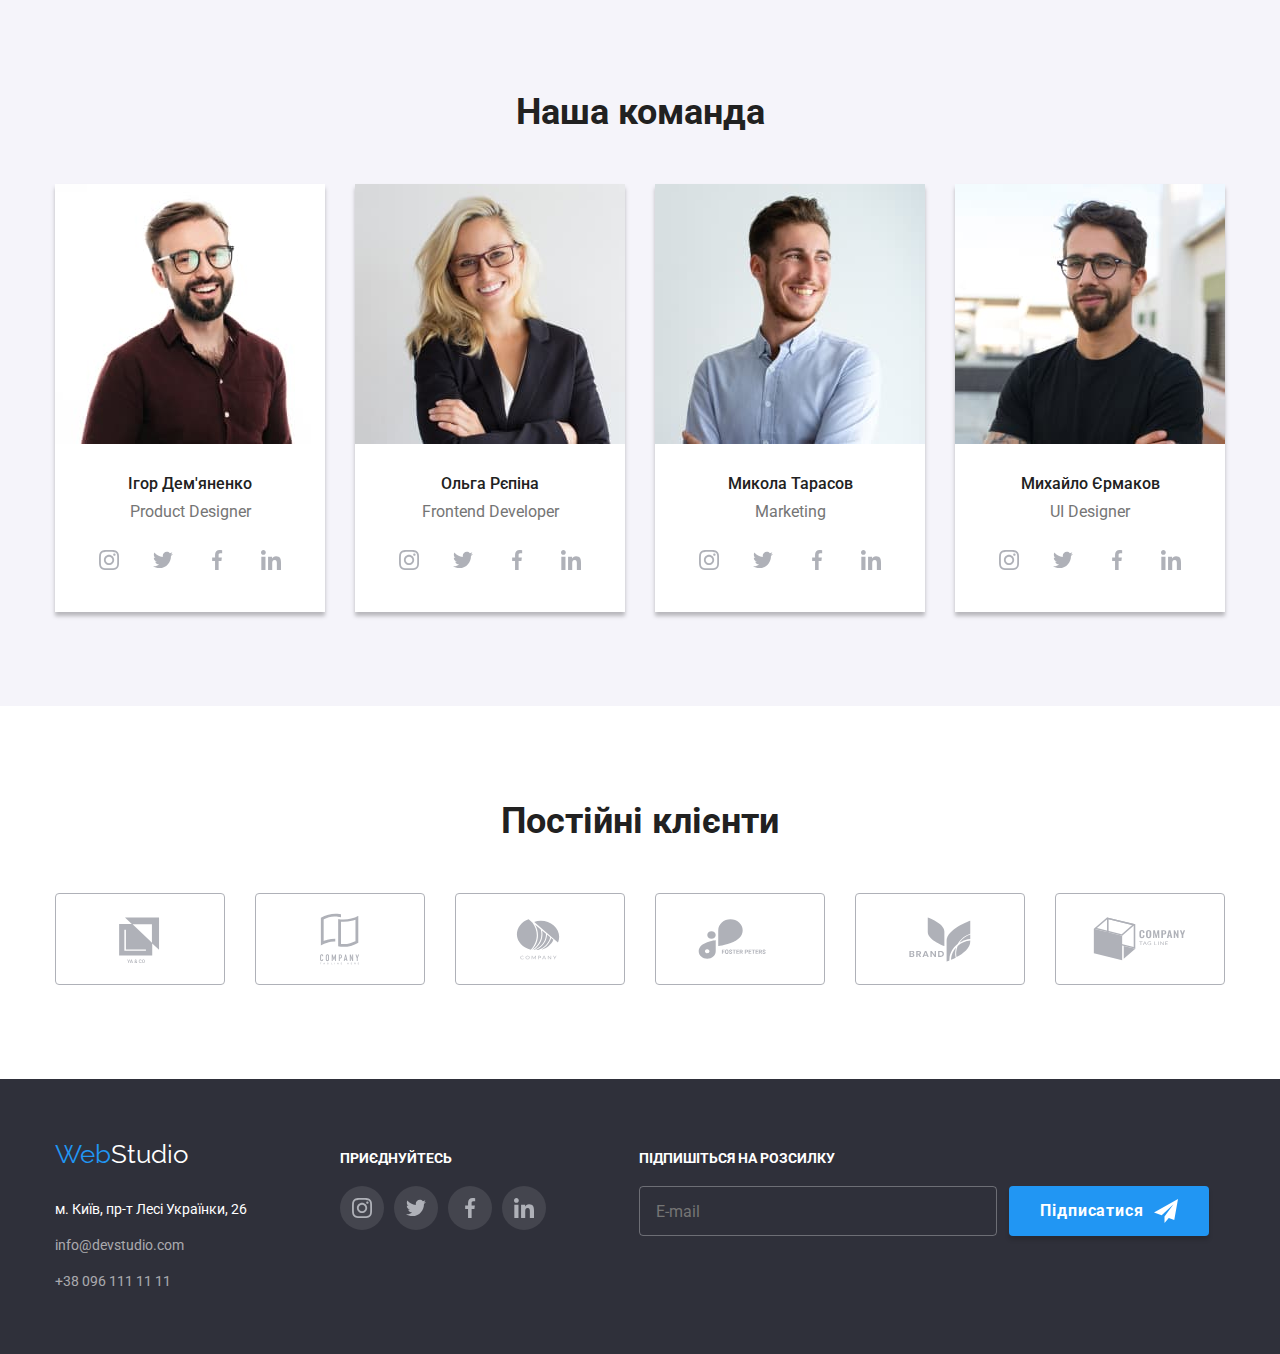
==== commit b0d356fc: "BEM for index.html" ====
--- a/index.html
+++ b/index.html
@@ -12,28 +12,28 @@
 <link rel="stylesheet" href="./css/styles.css"/>
 </head>
 <body>
-<header class="site-border">
-    <div class="container main-nav">
-    <nav class="header-nav">
-    <a lang="en" href="./index.html" class="logo"><span class="logo-blue">Web</span>Studio</a>
+<header class="header">
+    <div class="container header__container">
+    <nav class="header__nav">
+    <a lang="en" href="./index.html" class="logo"><span class="logo--blue">Web</span>Studio</a>
     <ul class="site-nav list">
-        <li class="item"> <a href="./index.html" class="link current">Студія</a></li>
-        <li class="item"> <a href="./portfolio.html" class="link">Портфоліо</a></li>
-        <li class="item"> <a href="#" class="link">Контакти</a></li>
+        <li class="site-nav__item"> <a href="./index.html" class="site-nav__link site-nav__link--current">Студія</a></li>
+        <li class="site-nav__item"> <a href="./portfolio.html" class="site-nav__link">Портфоліо</a></li>
+        <li class="site-nav__item"> <a href="#" class="site-nav__link">Контакти</a></li>
         
     </ul>
 </nav>
  
     <ul class="site-contacts list">
-        <li class="item">
-            <a href="mailto:info@devstudio.com" class="link-contacts">
-            <svg class="item-icons envelope">
+        <li class="site-contacts__item">
+            <a href="mailto:info@devstudio.com" class="site-contacts__link">
+            <svg class="site-contacts__icons site-contacts__envelope">
                 <use href="./images/icons.svg#icon-envelope-1"></use>
             </svg>
            info@devstudio.com</a></li>
-        <li class="item">
-            <a href="tel:+380961111111:" class="link-contacts">
-            <svg class="item-icons vector">
+        <li class="site-contacts__item">
+            <a href="tel:+380961111111:" class="site-contacts__link">
+            <svg class="site-contacts__icons site-contacts__vector">
                 <use href="./images/icons.svg#icon-Vector-1"></use>
             </svg>
             +38 096 111 11 11</a></li>
@@ -41,54 +41,54 @@
     </div>
 </header>
 <main>
-<section class="hero overlay">
+<section class="hero hero__overlay">
     <div class="container">
-    <h1 class="hero-title">Ефективні рішення для вашого бізнесу</h1>
+    <h1 class="hero__title">Ефективні рішення для вашого бізнесу</h1>
     <button type="button" class="button" data-modal-open>Замовити послугу</button>
 </div>
 </section>
-<section class="section features-items">
+<section class="section section-items">
     <div class="container">
     <h2 class="section-title visually-hidden">Особливості</h2>
     <ul class="features list">
-        <li class="features-box">
-            <div class="futures-container">
-            <svg class="futures-icon">
+        <li class="features__item">
+            <div class="features__icons-container">
+            <svg class="features__icon">
                 <use href="./images/icons.svg#icon-antenna"></use>
             </svg>
         </div>
-            <h3 class="title">Увага до деталей </h3>
-            <p class="title-text">Ідейні міркування, і навіть початок повсякденної роботи з формування позиції.</p>
-        </li>
-        <li class="features-box">
-            <div class="futures-container">
-            <svg class="futures-icon">
+            <h3 class="features__title">Увага до деталей </h3>
+            <p class="features__text">Ідейні міркування, і навіть початок повсякденної роботи з формування позиції.</p>
+        </li>
+        <li class="features__item">
+            <div class="features__icons-container">
+            <svg class="features__icon">
                 <use href="./images/icons.svg#icon-clock">
                 </use>
             </svg>
         </div>
-            <h3 class="title">Пунктуальність </h3>
-            <p class="title-text">Завдання організації, особливо рамки і місце навчання кадрів тягне у себе.</p>
-        </li>
-        <li class="features-box">
-            <div class="futures-container">
-            <svg class="futures-icon">
+            <h3 class="features__title">Пунктуальність </h3>
+            <p class="features__text">Завдання організації, особливо рамки і місце навчання кадрів тягне у себе.</p>
+        </li>
+        <li class="features__item">
+            <div class="features__icons-container">
+            <svg class="features__icon">
                 <use href="./images/icons.svg#icon-diagram">
                 </use>
             </svg>
             </div>
-            <h3 class="title">Планування</h3>
-            <p class="title-text">Так само консультація з широким активом значною мірою зумовлює.</p>
-        </li>
-        <li class="features-box">
-            <div class="futures-container">
-            <svg class="futures-icon">
+            <h3 class="features__title">Планування</h3>
+            <p class="features__text">Так само консультація з широким активом значною мірою зумовлює.</p>
+        </li>
+        <li class="features__item">
+            <div class="features__icons-container">
+            <svg class="features__icon">
                 <use href="./images/icons.svg#icon-astronaut">
                 </use>
             </svg>
             </div>
-            <h3 class="title">Сучасні технології</h3>
-            <p class="title-text">Значимість цих проблем настільки очевидна, що реалізація планових завдань.</p>
+            <h3 class="features__title">Сучасні технології</h3>
+            <p class="features__text">Значимість цих проблем настільки очевидна, що реалізація планових завдань.</p>
         </li>
     </ul>
 </div>
@@ -97,52 +97,52 @@
     <div class="container">
     <h2 class="section-title">Чим ми займаємося</h2>
     <ul class="employments list">
-        <li class="employments-foto">
-         <img class="employments-image" src="./images/box1(1).jpg" alt="Людина працює за комп’ютером" width="370" height="294">  
-        <h3 class="employments-title">Десктопні додатки</h3>
-        </li>
-        <li class="employments-foto">
-            <img class="employments-image" src="./images/box2.jpg" alt="Людина тримає смартфон у руках і порівнює дані на комп’ютері" width="370" height="294">
-        <h3 class="employments-title">Мобільні додатки</h3>
-        </li>
-        <li class="employments-foto">
-            <img class="employments-image" src="./images/box3.jpg" alt="Людина тримає у руках планшет,на якому зображена кольорова гамма " width="370" height="294">
-        <h3 class="employments-title">Дизайнерські рішення</h3>
+        <li class="employments__item">
+         <img class="employments__image" src="./images/box1(1).jpg" alt="Людина працює за комп’ютером" width="370" height="294">  
+        <h3 class="employments__title">Десктопні додатки</h3>
+        </li>
+        <li class="employments__item">
+            <img class="employments__image" src="./images/box2.jpg" alt="Людина тримає смартфон у руках і порівнює дані на комп’ютері" width="370" height="294">
+        <h3 class="employments__title">Мобільні додатки</h3>
+        </li>
+        <li class="employments__item">
+            <img class="employments__image" src="./images/box3.jpg" alt="Людина тримає у руках планшет,на якому зображена кольорова гамма " width="370" height="294">
+        <h3 class="employments__title">Дизайнерські рішення</h3>
         </li>
     </ul>
 </div>
 </section>
-<section class="section team-items">
+<section class="section section-bg">
     <div class="container">
     <h2 class="section-title">Наша команда</h2>
     <ul class="team list">
-        <li class="team-box">
-            <img class="team-img" src="./images/img.jpg" alt="Усміхнений хлопець в окулярах і бордовій сорочці" width="270" height="260">
-            <div class="bg-team"><h3 class="team-names">Ігор Дем'яненко</h3>
-            <p class="team-position">Product Designer</p>
-            <ul class="team-media">
-                <li class="media-background"><a href="#" class="media-link">
-                        <svg class="team-icons">
+        <li class="team__item">
+            <img class="team__img" src="./images/img.jpg" alt="Усміхнений хлопець в окулярах і бордовій сорочці" width="270" height="260">
+            <div class="team__background"><h3 class="team__names">Ігор Дем'яненко</h3>
+            <p class="team__position">Product Designer</p>
+            <ul class="icons">
+                <li class="icons__background"><a href="#" class="icons__link">
+                        <svg class="icons__svg">
                             <use href="./images/icons.svg#icon-instagram-2"></use>
                         </svg>
                     </a>
                 </li>
-                <li class="media-background"><a href="#" class="media-link">
-                    <svg class="team-icons">
+                <li class="icons__background"><a href="#" class="icons__link">
+                    <svg class="icons__svg">
                         <use href="./images/icons.svg#icon-twitter-1"></use>
                     </svg>
                 </a>
                 </li>
-                <li class="media-background">
-                    <a href="#" class="media-link">
-                    <svg class="team-icons">
+                <li class="icons__background">
+                    <a href="#" class="icons__link">
+                    <svg class="icons__svg">
                         <use href="./images/icons.svg#icon-facebook-1"></use>
                     </svg>
                 </a>
                 </li>
-                <li class="media-background">
-                    <a href="#" class="media-link">
-                    <svg class="team-icons">
+                <li class="icons__background">
+                    <a href="#" class="icons__link">
+                    <svg class="icons__svg">
                         <use href="./images/icons.svg#icon-linkedin-1"></use>
                     </svg>
                 </a>
@@ -150,33 +150,33 @@
             </ul>
         </div>
         </li>
-        <li class="team-box">
-            <img class="team-img" src="./images/img(1).jpg" alt="Дівчина із світлим,довгим волоссям" width="270" height="260">
-            <div class="bg-team"><h3 class="team-names">Ольга Рєпіна</h3>
-            <p class="team-position">Frontend Developer</p>
-            <ul class="team-media">
-                <li class="media-background"><a href="#" class="media-link">
-                        <svg class="team-icons">
+        <li class="team__item">
+            <img class="team__img" src="./images/img(1).jpg" alt="Дівчина із світлим,довгим волоссям" width="270" height="260">
+            <div class="team__background"><h3 class="team__names">Ольга Рєпіна</h3>
+            <p class="team__position">Frontend Developer</p>
+            <ul class="icons">
+                <li class="icons__background"><a href="#" class="icons__link">
+                        <svg class="icons__svg">
                             <use href="./images/icons.svg#icon-instagram-2"></use>
                         </svg>
                     </a>
                 </li>
-                <li class="media-background"><a href="#" class="media-link">
-                    <svg class="team-icons">
+                <li class="icons__background"><a href="#" class="icons__link">
+                    <svg class="icons__svg">
                         <use href="./images/icons.svg#icon-twitter-1"></use>
                     </svg>
                 </a>
                 </li>
-                <li class="media-background">
-                    <a href="#" class="media-link">
-                    <svg class="team-icons">
+                <li class="icons__background">
+                    <a href="#" class="icons__link">
+                    <svg class="icons__svg">
                         <use href="./images/icons.svg#icon-facebook-1"></use>
                     </svg>
                 </a>
                 </li>
-                <li class="media-background">
-                    <a href="#" class="media-link">
-                    <svg class="team-icons">
+                <li class="icons__background">
+                    <a href="#" class="icons__link">
+                    <svg class="icons__svg">
                         <use href="./images/icons.svg#icon-linkedin-1"></use>
                     </svg>
                 </a>
@@ -184,33 +184,33 @@
             </ul>
         </div>
         </li>
-        <li class="team-box">
-            <img class="team-img" src="./images/img(2).jpg" alt="Усміхнений хлопець у білій сорочці" width="270" height="260">
-            <div class="bg-team"><h3 class="team-names">Микола Тарасов</h3>
-            <p class="team-position">Marketing</p>
-            <ul class="team-media">
-                <li class="media-background"><a href="#" class="media-link">
-                        <svg class="team-icons">
+        <li class="team__item">
+            <img class="team__img" src="./images/img(2).jpg" alt="Усміхнений хлопець у білій сорочці" width="270" height="260">
+            <div class="team__background"><h3 class="team__names">Микола Тарасов</h3>
+            <p class="team__position">Marketing</p>
+            <ul class="icons">
+                <li class="icons__background"><a href="#" class="icons__link">
+                        <svg class="icons__svg">
                             <use href="./images/icons.svg#icon-instagram-2"></use>
                         </svg>
                     </a>
                 </li>
-                <li class="media-background"><a href="#" class="media-link">
-                    <svg class="team-icons">
+                <li class="icons__background"><a href="#" class="icons__link">
+                    <svg class="icons__svg">
                         <use href="./images/icons.svg#icon-twitter-1"></use>
                     </svg>
                 </a>
                 </li>
-                <li class="media-background">
-                    <a href="#" class="media-link">
-                    <svg class="team-icons">
+                <li class="icons__background">
+                    <a href="#" class="icons__link">
+                    <svg class="icons__svg">
                         <use href="./images/icons.svg#icon-facebook-1"></use>
                     </svg>
                 </a>
                 </li>
-                <li class="media-background">
-                    <a href="#" class="media-link">
-                    <svg class="team-icons">
+                <li class="icons__background">
+                    <a href="#" class="icons__link">
+                    <svg class="icons__svg">
                         <use href="./images/icons.svg#icon-linkedin-1"></use>
                     </svg>
                 </a>
@@ -218,33 +218,33 @@
             </ul>
         </div>
         </li>
-        <li class="team-box">
-            <img class="team-img" src="./images/img(3).jpg" alt="Хлопець з бородою і в окулярах" width="270" height="260">
-            <div class="bg-team"><h3 class="team-names">Михайло Єрмаков</h3>
-            <p class="team-position">UI Designer</p>
-            <ul class="team-media">
-                <li class="media-background"><a href="#" class="media-link">
-                        <svg class="team-icons">
+        <li class="team__item">
+            <img class="team__img" src="./images/img(3).jpg" alt="Хлопець з бородою і в окулярах" width="270" height="260">
+            <div class="team__background"><h3 class="team__names">Михайло Єрмаков</h3>
+            <p class="team__position">UI Designer</p>
+            <ul class="icons">
+                <li class="icons__background"><a href="#" class="icons__link">
+                        <svg class="icons__svg">
                             <use href="./images/icons.svg#icon-instagram-2"></use>
                         </svg>
                     </a>
                 </li>
-                <li class="media-background"><a href="#" class="media-link">
-                    <svg class="team-icons">
+                <li class="icons__background"><a href="#" class="icons__link">
+                    <svg class="icons__svg">
                         <use href="./images/icons.svg#icon-twitter-1"></use>
                     </svg>
                 </a>
                 </li>
-                <li class="media-background">
-                    <a href="#" class="media-link">
-                    <svg class="team-icons">
+                <li class="icons__background">
+                    <a href="#" class="icons__link">
+                    <svg class="icons__svg">
                         <use href="./images/icons.svg#icon-facebook-1"></use>
                     </svg>
                 </a>
                 </li>
-                <li class="media-background">
-                    <a href="#" class="media-link">
-                    <svg class="team-icons">
+                <li class="icons__background">
+                    <a href="#" class="icons__link">
+                    <svg class="icons__svg">
                         <use href="./images/icons.svg#icon-linkedin-1"></use>
                     </svg>
                 </a>
@@ -257,43 +257,43 @@
 </section>
 
 
-<section class="customers section">
+<section class="section section-items">
     <div class="container">
     <h2 class="section-title">Постійні клієнти</h2>
-    <ul class="customers-items list">
-        <li class="customers-box"><a class="customers-link" href="#">
-            <svg class="customers-icon">
+    <ul class="customers list">
+        <li class="customers__item"><a class="customers__link" href="#">
+            <svg class="customers__icon">
                 <use href="./images/icons.svg#icon-Logo">
                 </use>
             </svg>
         </a>
       </li>
-        <li class="customers-box"><a class="customers-link"href="#">
-            <svg class="customers-icon">
+        <li class="customers__item"><a class="customers__link"href="#">
+            <svg class="customers__icon">
                 <use href="./images/icons.svg#icon-Logo-02">
                 </use>
             </svg>
         </a></li>
-        <li class="customers-box"><a class="customers-link" href="#">
-            <svg class="customers-icon">
+        <li class="customers__item"><a class="customers__link" href="#">
+            <svg class="customers__icon">
                 <use href="./images/icons.svg#icon-Logo-03">
                 </use>
             </svg>
         </a></li>
-        <li class="customers-box"><a class="customers-link"href="#">
-            <svg class="customers-icon">
+        <li class="customers__item"><a class="customers__link"href="#">
+            <svg class="customers__icon">
                 <use href="./images/icons.svg#icon-Logo-04">
                 </use>
             </svg>
         </a></li>
-        <li class="customers-box"><a class="customers-link"href="#">
-            <svg class="customers-icon">
+        <li class="customers__item"><a class="customers__link"href="#">
+            <svg class="customers__icon">
                 <use href="./images/icons.svg#icon-Logo-05">
                 </use>
             </svg>
         </a></li>
-        <li class="customers-box"> <a class="customers-link"href="#">
-            <svg class="customers-icon">
+        <li class="customers__item"> <a class="customers__link"href="#">
+            <svg class="customers__icon">
                 <use href="./images/icons.svg#icon-Logo-06">
                 </use>
             </svg>
@@ -303,45 +303,45 @@
 </section>
 
 </main>
-    <footer class="nav">
+    <footer class="footer">
             <div class="container">
-                <div class="main-footer-container">
-                <div class="footer-navigation">
-        <a lang="en" href="./index.html" class="logo-white"><span class="logo-blue">Web</span>Studio</a>
-        <address class="nav-caption">
-        <ul class="nav-contacts list">
-            <li class="nav-footer"><a href="https://goo.gl/maps/CPtrU1FHBa2aNyZL9" target="_blank" rel="noopener noreferrer nofollow" class="nav-lists">м. Київ, пр-т Лесі Українки, 26</a></li>
-            <li class="nav-footer"><a href="mailto:info@devstudio.com" class="nav-titles">info@devstudio.com</a></li>
-            <li class="nav-footer"><a href="tel:+380961111111:" class="nav-titles">+38 096 111 11 11</a></li>
+                <div class="footer__container">
+                <div class="footer__navigation">
+        <a lang="en" href="./index.html" class="logo--white"><span class="logo--blue">Web</span>Studio</a>
+        <address class="address">
+        <ul class="address__list list">
+            <li class="address__items"><a href="https://goo.gl/maps/CPtrU1FHBa2aNyZL9" target="_blank" rel="noopener noreferrer nofollow" class="address__navigation">м. Київ, пр-т Лесі Українки, 26</a></li>
+            <li class="address__items"><a href="mailto:info@devstudio.com" class="address__titles">info@devstudio.com</a></li>
+            <li class="address__items"><a href="tel:+380961111111:" class="address__titles">+38 096 111 11 11</a></li>
         </ul>
     </address>
 </div>
 
-<div class="footer-social-media">
-    <p class="smedia-text">Приєднуйтесь</p>
-    <ul class="social-media list">
-        <li class="social-media-box">
-            <a class="social-media-link" href="#">
-                <svg class="smedia-icon">
+<div class="join">
+    <p class="join__text">Приєднуйтесь</p>
+    <ul class="icons list">
+        <li class="icons__background">
+            <a class="icons__link icons__link--bg-grey" href="#">
+                <svg class="icons__svg">
                     <use href="./images/icons.svg#icon-instagram-2"></use>
                 </svg>
             </a>
         </li>
-           <li class="social-media-box">
-            <a class="social-media-link" href="#">
-                <svg class="smedia-icon">
+           <li class="icons__background">
+            <a class="icons__link icons__link--bg-grey" href="#">
+                <svg class="icons__svg">
                     <use href="./images/icons.svg#icon-twitter-1"></use>
                 </svg>
             </a></li>
-            <li class="social-media-box">
-            <a class="social-media-link" href="#">
-                <svg class="smedia-icon">
+            <li class="icons__background">
+            <a class="icons__link icons__link--bg-grey" href="#">
+                <svg class="icons__svg">
                     <use href="./images/icons.svg#icon-facebook-1"></use>
                 </svg>
             </a></li>
-           <li class="social-media-box">
-            <a class="social-media-link" href="#">
-                <svg class="smedia-icon">
+           <li class="icons__background">
+            <a class="icons__link icons__link--bg-grey" href="#">
+                <svg class="icons__svg">
                     <use href="./images/icons.svg#icon-linkedin-1"></use>
                 </svg>
             </a></li>
@@ -349,11 +349,11 @@
 </div>
    <!--Підпишіться на розсилку-->
    <div class="subscription">
-    <p class="subscription-title">Підпишіться на розсилку</p>
-    <form class="subscription-form">
-        <input class="subscription-input" name="user-email" type="E-mail" placeholder="E-mail">
-        <button class="subscription-button" type="submit">
-            Підписатися <svg class="send-icon">
+    <p class="subscription__title">Підпишіться на розсилку</p>
+    <form class="subscription__form">
+        <input class="subscription__input" name="user-email" type="E-mail" placeholder="E-mail">
+        <button class="subscription__button" type="submit">
+            Підписатися <svg class="subscription__icon">
                 <use href="./images/icons.svg#icon-icon-send"></use>
             </svg></button>
     </form>
@@ -367,47 +367,47 @@
     <div class="backdrop is-hidden" data-modal>
         <div class="modal">
     <button type="button" class="button-close" data-modal-close>
-        <svg class="close-icon">
+        <svg class="button-close__icon">
             <use href="./images/icons.svg#icon-close-black"></use>
         </svg>
     </button>
     <form class="form">
-        <p class="form-title">Залиште свої дані, ми вам передзвонимо</p>
-        <div class="form-field">
-            <label for="name" class="form-description">Ім'я</label>
-            <input type="text" name="user-name" id="name" class="form-input">
-          <svg class="form-icon">
+        <p class="form__title">Залиште свої дані, ми вам передзвонимо</p>
+        <div class="form__field">
+            <label for="name" class="form__description">Ім'я</label>
+            <input type="text" name="user-name" id="name" class="form__input">
+          <svg class="form__icon">
             <use href="./images/icons.svg#icon-person-black-18dp-1"></use>
           </svg>
         </div>
-        <div class="form-field">
-            <label for="telephone" class="form-description">Телефон</label>
-            <input type="telephone" name="user-telephone" id="telephone" class="form-input">
-            <svg class="form-icon">
+        <div class="form__field">
+            <label for="telephone" class="form__description">Телефон</label>
+            <input type="telephone" name="user-telephone" id="telephone" class="form__input">
+            <svg class="form__icon">
                 <use href="./images/icons.svg#icon-phone-black"></use>
             </svg>
         </div>
-        <div class="form-field">
-            <label for="e-mail" class="form-description">Пошта</label>
-            <input type="e-mail" name="user-email" id="e-mail" class="form-input">
-            <svg class="form-icon">
+        <div class="form__field">
+            <label for="e-mail" class="form__description">Пошта</label>
+            <input type="e-mail" name="user-email" id="e-mail" class="form__input">
+            <svg class="form__icon">
                 <use href="./images/icons.svg#icon-email-black"></use>
             </svg>
         </div>
-        <div class="form-comments">
-            <label for="comment" class="form-description">Коментар</label>
-            <textarea class="comments" name="comment" id="comment" rows="10" placeholder="Введіть текст"></textarea>
+        <div class="form__comments">
+            <label for="comment" class="form__description">Коментар</label>
+            <textarea class="form-textarea" name="comment" id="comment" rows="10" placeholder="Введіть текст"></textarea>
         </div>
        
-            <label class="form-checkbox"for="checkbox">
-                <input type="checkbox" name="agree" id="checkbox" class="input-checkbox">
-                <svg class="checkbox-icon">
+            <label class="checkbox"for="checkbox">
+                <input type="checkbox" name="agree" id="checkbox" class="checkbox__input">
+                <svg class="checkbox__icon">
                     <use href="./images/icons.svg#icon-icon-check"></use>
                 </svg>
                  Погоджуюся з розсилкою та приймаю 
-                  <a class="checkbox-link" href="#"> Умови договору</a>
+                  <a class="checkbox__link" href="#"> Умови договору</a>
             </label>
-            <button type="submit" class="button-send">Відправити</button>
+            <button type="submit" class="form__button">Відправити</button>
         
 
     </form>
--- a/css/styles.css
+++ b/css/styles.css
@@ -34,11 +34,11 @@
     width: 1200px;
 }
 /*main-nav*/
-.main-nav {
+.header__container {
     display: flex;
     align-items: center;
 }
-.header-nav {
+.header__nav {
     display: flex;
 }
 /*logo*/
@@ -58,12 +58,12 @@
     color: var(--accent-color);
 }
 
-.logo-blue {
+.logo--blue {
     color: var(--accent-color);
     font-family: Raleway, cursive 
 
 }
-.logo-blue:hover {
+.logo--blue:hover {
     color:  var(--black-color);
 }
 
@@ -74,15 +74,15 @@
   
 }
 
-.site-nav .item:not(:last-child) {
+.site-nav__item:not(:last-child) {
     margin-right: 50px;
 }
 
-.site-nav .item {
+.site-nav__item {
     position: relative;  
 }
 
-.site-nav .link { 
+.site-nav__link { 
     display: block;
     padding-top: 32px;
     padding-bottom: 32px;
@@ -97,16 +97,16 @@
     transition: color 250ms cubic-bezier(0.4, 0, 0.2, 1);
 
 }
-.site-nav .link:hover, 
-.site-nav .link:focus { 
+.site-nav__link:hover, 
+.site-nav__link:focus { 
     color: var(--accent-color);
 }
 
-.site-nav .link.current { 
+.site-nav__link--current { 
     color: var(--accent-color);
     
 } 
-.site-nav .link.current::after { 
+.site-nav__link--current::after { 
     content: '';
     position: absolute;
     left: 0;
@@ -128,15 +128,19 @@
     margin-left: auto;
 }
 
-.site-contacts .item  {
-    display: flex;
-}
-.site-contacts .item + .item { 
+.site-contacts__item  {
+    display: flex;
+}
+.site-contacts__item + .site-contacts__item { 
     margin-left: 40px;
 }
 
 
-.site-contacts .link-contacts { 
+
+.site-contacts__link { 
+    display: flex;
+    align-items: center;
+
     padding-top: 32px;
     padding-bottom: 32px;
 
@@ -150,32 +154,29 @@
     transition: color 250ms cubic-bezier(0.4, 0, 0.2, 1);
 }
 
-.site-contacts .link-contacts:hover,
-.site-contacts .link-contacts:focus { 
+.site-contacts__link:hover,
+.site-contacts__link:focus { 
     color: var(--accent-color);
 }
 
-.site-border { 
+.header { 
     border-bottom: 1px solid var(--border-color)
 
 }
 
-.site-contacts .envelope { 
+.site-contacts__envelope { 
     height: 10px;
     width: 16px;
 
 }
-.site-contacts .vector { 
+.site-contacts__vector { 
     height: 16px;
     width: 10px;
 }
 
-.link-contacts { 
-    display: flex;
-    align-items: center;
-}
-
-.item-icons {  
+
+
+.site-contacts__icons {  
    margin-right: 10px;
    fill: currentColor;
 }
@@ -189,7 +190,7 @@
    background-color: var(--shade-color);
     
 }
-.overlay { 
+.hero__overlay { 
     max-width: 1600px;
     height: 600px;
     margin-left: auto;
@@ -204,7 +205,7 @@
     background-position: center;
     background-size: cover;
 }
-.hero-title { 
+.hero__title { 
   margin-top: 0px;
   margin-bottom: 30px;
   margin-left: auto;
@@ -292,6 +293,10 @@
     text-align: center;
 }
 
+.section-items { 
+    padding-top: 94px;
+    padding-bottom: 94px;
+} 
 
 /*features*/
 .visually-hidden { 
@@ -311,19 +316,16 @@
     display: flex;
 } 
 
-.features .features-box { 
+.features__item { 
 width: 270px;
 } 
 
-.features .features-box:not(:last-child) { 
+.features__item:not(:last-child) { 
     margin-right: 30px;
 } 
 
-.features-items { 
-    padding-top: 94px;
-    padding-bottom: 94px;
-} 
-.features .title { 
+
+.features__title { 
     margin-top: 0px;
     margin-bottom: 10px;
     
@@ -334,14 +336,14 @@
 }
 
 
-.features .title-text { 
+.features__text { 
     margin-top: 0;
     margin-bottom: 0;  
  
     font-size: 14px;
     line-height: 1.7;
 }
-.futures-container {
+.features__icons-container {
     display: flex;
     width: 270px;
     height: 120px;
@@ -351,7 +353,7 @@
     padding: 25px 100px;
 }
 
-.futures-icon  { 
+.features__icon  { 
     height: 70px;
     width: 70px;
 }
@@ -364,20 +366,20 @@
  
     
 }
-.employments-image  {
+.employments__image  {
     display: block;
 }
 
-.employments .employments-foto { 
+.employments__item { 
     display: block;
     position: relative;
     
 }
-.employments .employments-foto:not(:last-child) { 
+.employments__item:not(:last-child) { 
     margin-right: 30px;
 }
 
-.employments-title  { 
+.employments__title  { 
    position: absolute;
    bottom: 0;
    left: 0;
@@ -405,25 +407,25 @@
     display: flex;
 }
 
-.team .team-box { 
+.team__item { 
     background-color: var(--hero-color);
     text-align: center;
 
     box-shadow: 0 4px 4px 0 var(--box-shadow-color);
 }
 
-.team .team-box:not(:last-child) { 
+.team__item:not(:last-child) { 
     margin-right: 30px;
 }
 
-.team-items {
+.section-bg {
     background-color: var(--secondary-shade-color);
     padding-top: 94px;
     padding-bottom: 94px;
     
 }
 
-.team .team-names {
+.team__names {
     margin-top: 0;
     margin-bottom: 10px;
 
@@ -434,20 +436,20 @@
 }
 
 
-.team .team-position {
+.team__position {
     margin-top: 0;
     margin-bottom: 16;
 }
-.team .team-img {
+.team__img {
     display: block;
 }
-.bg-team {
+.team__background{
     padding: 30px 32px;
     background-color: var(--hero-color);
 }
 
 /*team-icons*/ 
-.team-media {
+.icons {
     display: flex;
     list-style: none;
     align-items: center;
@@ -455,12 +457,12 @@
    
 }
 
-.team-media .media-background:not(:last-child) { 
+.icons__background:not(:last-child) { 
     margin-right: 10px;  
 }
 
 
-.team-media .media-link  { 
+.icons__link  { 
     display: flex;
     height: 44px;
     width: 44px;
@@ -474,45 +476,43 @@
    color 250ms cubic-bezier(0.4, 0, 0.2, 1);
 }
 
-.team-icons  {
+.icons__link--bg-grey {
+    fill: var(--hero-color);
+    background-color: rgba(255, 255, 255, 0.1);
+}
+
+
+.icons__link:hover,
+.icons__link:focus {
+   background-color: var(--accent-color);
+   color: var(--hero-color);
+}
+
+.icons__svg  {
     display: flex;
     width: 20px;
     height: 20px;
     fill: currentColor;  
 }
 
-.team-media .media-link:hover,
-.team-media .media-link:focus {
-   background-color: var(--accent-color);
-   color: var(--hero-color);
-}
-.team-icons:hover,
-.team-icons:focus {
+.icons__svg:hover,
+.icons__svg:focus {
     fill: var(--hero-color);
 }
 
 /*regular customers*/
-.customers  {
-    padding-top: 94px;
-    padding-bottom: 94px;
-}
-
-.customers-items {
-    display: flex;
-}
-
-.customers-items .customers-link {
-    border: 1px solid var(--icons-color);
-    padding: 16px 32px;
-    
-}
-
-
-.customers-items .customers-box:not(:last-child) {
+
+
+.customers {
+    display: flex;
+}
+
+
+.customers__item:not(:last-child) {
     margin-right: 30px;
 
 }
-.customers-items .customers-link  {
+.customers__link  {
     display: flex;
     height: 92px;
     width: 170px;
@@ -529,39 +529,39 @@
     transition: fill 250ms cubic-bezier(0.4, 0, 0.2, 1);
     
 }
-.customers-icon {
+.customers__link:hover,
+.customers__link:focus
+{
+    border-color: var(--accent-color);
+    fill: var(--accent-color);
+}
+.customers__icon {
     height: 60px;
     width: 106px;
     color: currentColor;
 }
 
-.customers-icon:hover,
-.customers-icon:focus {
+.customers__icon:hover,
+.customers__icon:focus {
     fill: var(--accent-color);
 }
 
-.customers-link:hover,
-.customers-link:focus
-{
-    border-color: var(--accent-color);
-    fill: var(--accent-color);
-}
 
 
 /*footer*/
-.main-footer-container {
+.footer__container {
     display: flex;
     align-items: baseline;
 }
 
-.nav {
+.footer {
      padding-top: 60px;
      padding-bottom: 60px;
 
     background-color: var(--shade-color);
 }
 
-.logo-white {
+.logo--white {
     color: var(--hero-color);
     font-family: Raleway;
     font-size: 26px;
@@ -569,17 +569,17 @@
     text-decoration: none;
 }
 
-.logo-white:hover {
+.logo--white:hover {
     color: var(--accent-color);
 }
   
-.nav-caption {
+.address {
     margin-top: 28px;
     margin-bottom: 0;
   font-style: normal;  
 }
 
-.nav-contacts .nav-lists {
+.address__navigation {
     color: var(--hero-color);
     font-size: 14px;
     line-height: 1.7;
@@ -587,12 +587,12 @@
 
     transition: color 250ms cubic-bezier(0.4, 0, 0.2, 1);
 }
-.nav-contacts .nav-lists:hover,
-.nav-contacts .nav-lists:focus {
+.address__navigation:hover,
+.address__navigation:focus {
     color: var(--accent-color);
 }
 
-.nav-contacts .nav-titles {
+.address__titles {
     color: var(--nav-color);
     font-size: 14px;
     line-height: 1.7;
@@ -602,19 +602,19 @@
     transition: color 250ms cubic-bezier(0.4, 0, 0.2, 1);
    
 }
-.nav-contacts .nav-titles:hover,
-.nav-contacts .nav-titles:focus  {
+.address__titles:hover,
+.address__titles:focus  {
     color: var(--accent-color);
 }
 
-.nav-contacts .nav-footer:not(:last-child) {
+.address__items:not(:last-child) {
     margin-top: 0;
     margin-bottom: 12px;
 }
 
 /*footer - social media*/
 
-.smedia-text {
+.join__text {
     margin-top: 0;
     margin-bottom: 20px;
    
@@ -625,8 +625,13 @@
     text-transform: uppercase;
 
 }
-.footer-social-media {
+.join {
 margin-left: 93px;
+}
+
+/*.icons__link--bg-grey {
+    fill: var(--hero-color);
+    background-color: rgba(255, 255, 255, 0.1);
 }
 .social-media {
     display: flex;
@@ -663,7 +668,7 @@
 .social-media-link:focus
  {
 background-color: var(--accent-color);
-}
+}*/
 
 
 /*Підпишіться на розсилку*/
@@ -674,7 +679,7 @@
     margin-left: 93px;
 }
 
-.subscription-title {
+.subscription__title {
     margin-top: 0;
     margin-bottom: 20px;
     
@@ -686,12 +691,12 @@
 
 }
 
-.subscription-form {
+.subscription__form {
     display: flex;
     align-items: center;
 }
 
-.subscription-input {
+.subscription__input {
    width: 358px;
    height: 50px;
    padding-left: 16px;
@@ -709,7 +714,7 @@
 
 }
 
-.subscription-button {
+.subscription__button {
     display: flex;
     align-items: center;
     justify-content: center;
@@ -734,12 +739,12 @@
 
 }
 
-.subscription-button:hover,
-.subscription-button:focus {
+.subscription__button:hover,
+.subscription__button:focus {
     background-color: #188CE8
 }
 
-.send-icon {
+.subscription__icon {
     height: 24px;
     width: 24px;
     margin-left: 10px;
@@ -864,12 +869,12 @@
     transition: opacity 250ms cubic-bezier(0.4, 0, 0.2, 1);
 } 
 
-.backdrop.is-hidden {
+.is-hidden {
     opacity: 0;
     pointer-events: none;
 
 } 
-.backdrop.is-hidden .modal{
+.is-hidden .modal{
     transform: translate(-50%, -50%) scale(0.9);
 } 
 
@@ -916,7 +921,7 @@
     fill: var(--accent-color);
 } 
 
- .close-icon {
+ .button-close__icon {
     width: 18px;
     height: 18px;
    align-items: center;
@@ -928,7 +933,7 @@
     padding: 40px;
 } 
 
-.form-title {
+.form__title {
     display: block;
     text-align: center;
     font-weight: 700;
@@ -941,14 +946,14 @@
 } 
 
 
-.form-field {
+.form__field {
     position: relative;
     display: flex;
     flex-direction: column;
     margin-bottom: 10px;
 } 
 
-.form-description {
+.form__description {
     font-size: 12px;
     line-height: 1.17;
     letter-spacing: 0.01em;
@@ -957,7 +962,7 @@
 
 } 
 
-.form-input {
+.form__input {
     height: 40px;
     border: 1px solid #21212133;
     border-radius: 4px;
@@ -966,15 +971,15 @@
   transition: border 250ms cubic-bezier(0.4, 0, 0.2, 1);
 } 
 
-.form-input:hover,
-.form-input:focus 
+.form__input:hover,
+.form__input:focus 
 {
     cursor: pointer;
     border: 1px solid var(--accent-color);
     outline: none;
 } 
 
-.form-icon {
+.form__icon {
     position: absolute;
     left: 12px;
     top: 50%;
@@ -982,12 +987,12 @@
     height: 18px;
 } 
 
-.form-input:hover + .form-icon,
-.form-input:focus + .form-icon {
+.form__input:hover + .form__icon,
+.form__input:focus + .form__icon {
 fill: var(--accent-color);
 } 
 
-.form-comments {
+.form__comments {
     display: flex;
     flex-direction: column;
     width: 100%;
@@ -995,7 +1000,7 @@
     margin-bottom: 20px;
 } 
 
-.comments {
+.form-textarea {
     width: 100%;
     height: 120px;
     padding: 12px 16px;
@@ -1011,14 +1016,14 @@
     transition: border 250ms cubic-bezier(0.4, 0, 0.2, 1);
 } 
 
-.comments:hover,
-.comments:focus {
+.form-textarea:hover,
+.form-textarea:focus {
     border: 1px solid var(--accent-color);
     outline: none;
 } 
 
 
-.form-checkbox {
+.checkbox {
     position: relative;
     display: flex;
     justify-content: center;
@@ -1030,13 +1035,13 @@
     align-items: center;
 } 
 
-.input-checkbox {
+.checkbox__input {
     margin-right: 12px;
     appearance: none;
     position: absolute;
 } 
 
-.checkbox-icon {
+.checkbox__icon {
     width: 16px;
     height: 15px;
     border: 2px solid var(--title-text-color);
@@ -1047,20 +1052,20 @@
     cursor: pointer;
 } 
 
-.input-checkbox:checked + .checkbox-icon {
+.checkbox__input:checked + .checkbox__icon {
     background-color: var(--accent-color);
     border: transparent;
 
 } 
 
-.checkbox-link {
+.checkbox__link {
     color: var(--accent-color);
     margin-left: 5px;
     text-decoration-skip-ink: none;
 } 
 
 
-.button-send {
+.form__button {
 display: block;
 width: 200px;
 height: 50px;
@@ -1084,8 +1089,8 @@
            box-shadow 250ms cubic-bezier(0.4, 0, 0.2, 1);
 } 
 
-.button-send:hover,
-.button-send:focus {
+.form__button:hover,
+.form__button:focus {
     background-color: #188CE8;
     box-shadow: 0px 4px 4px rgba(0, 0, 0, 0.25);
 } 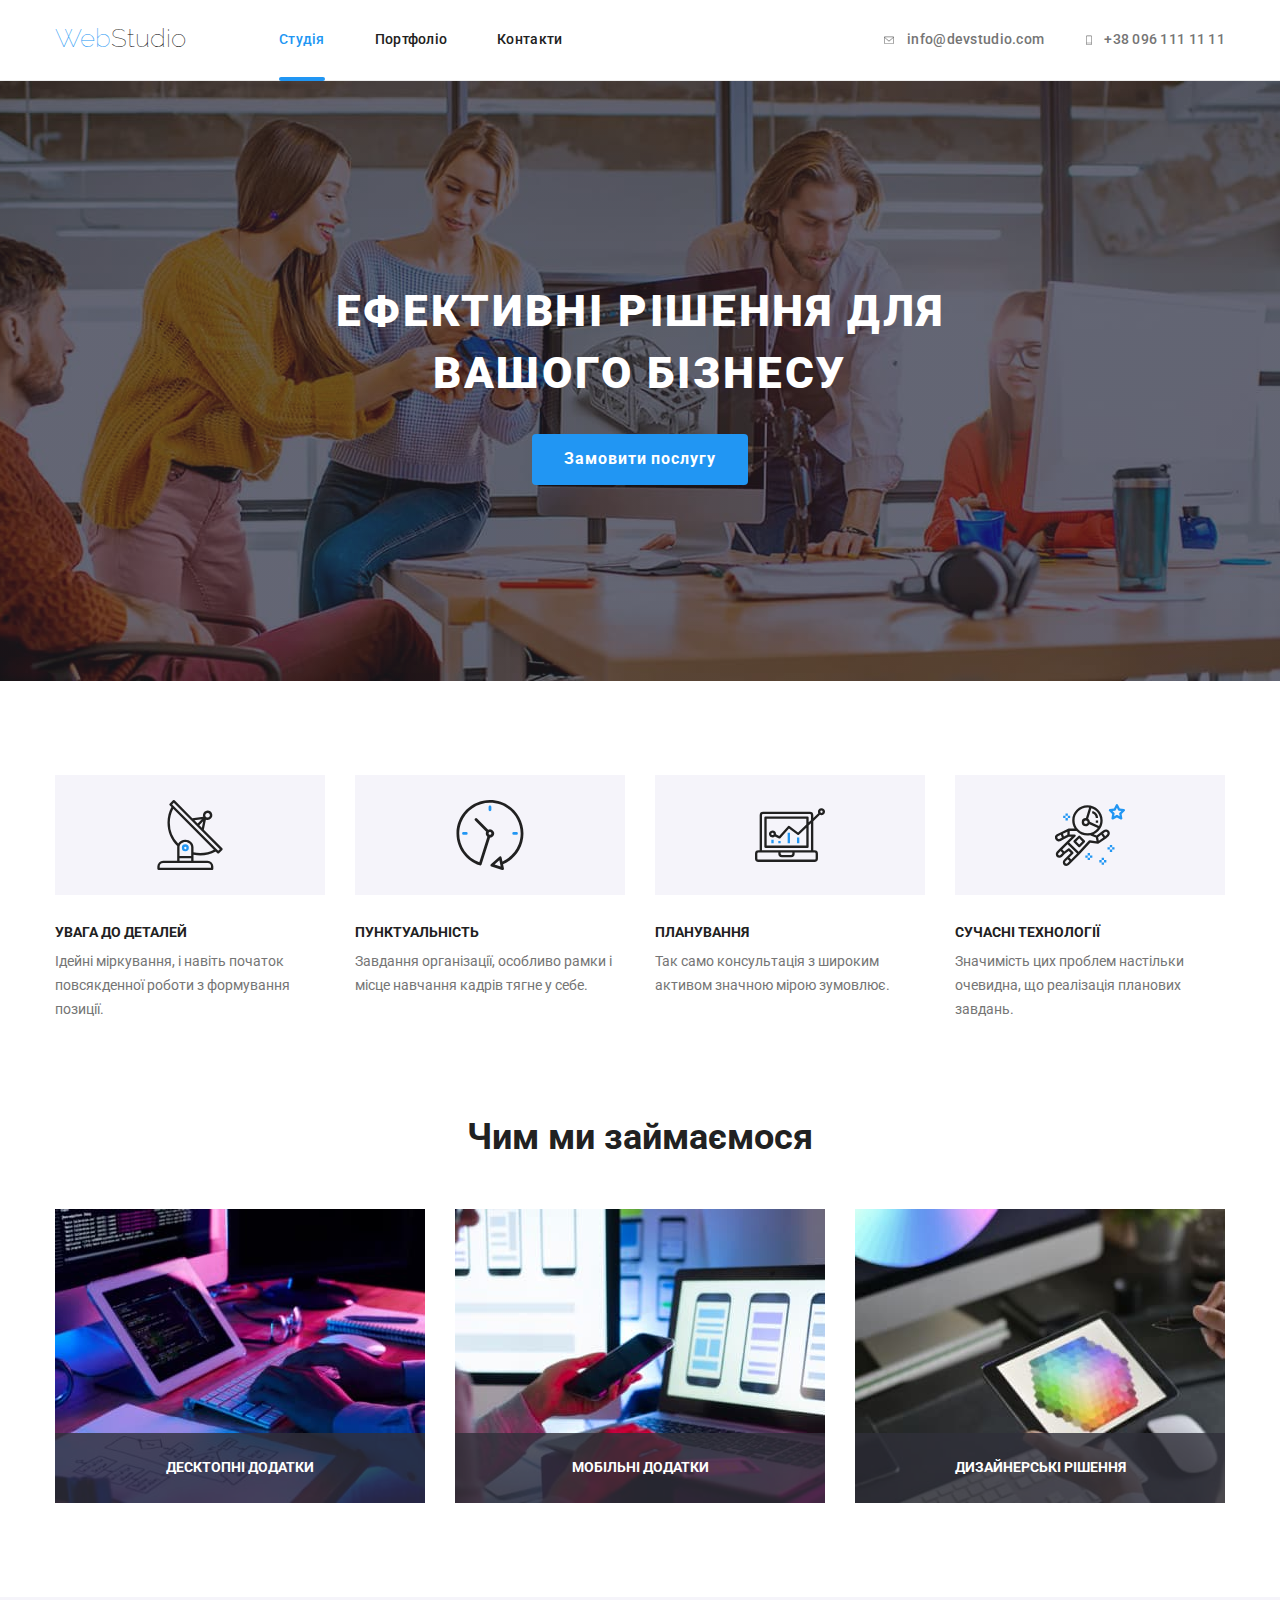
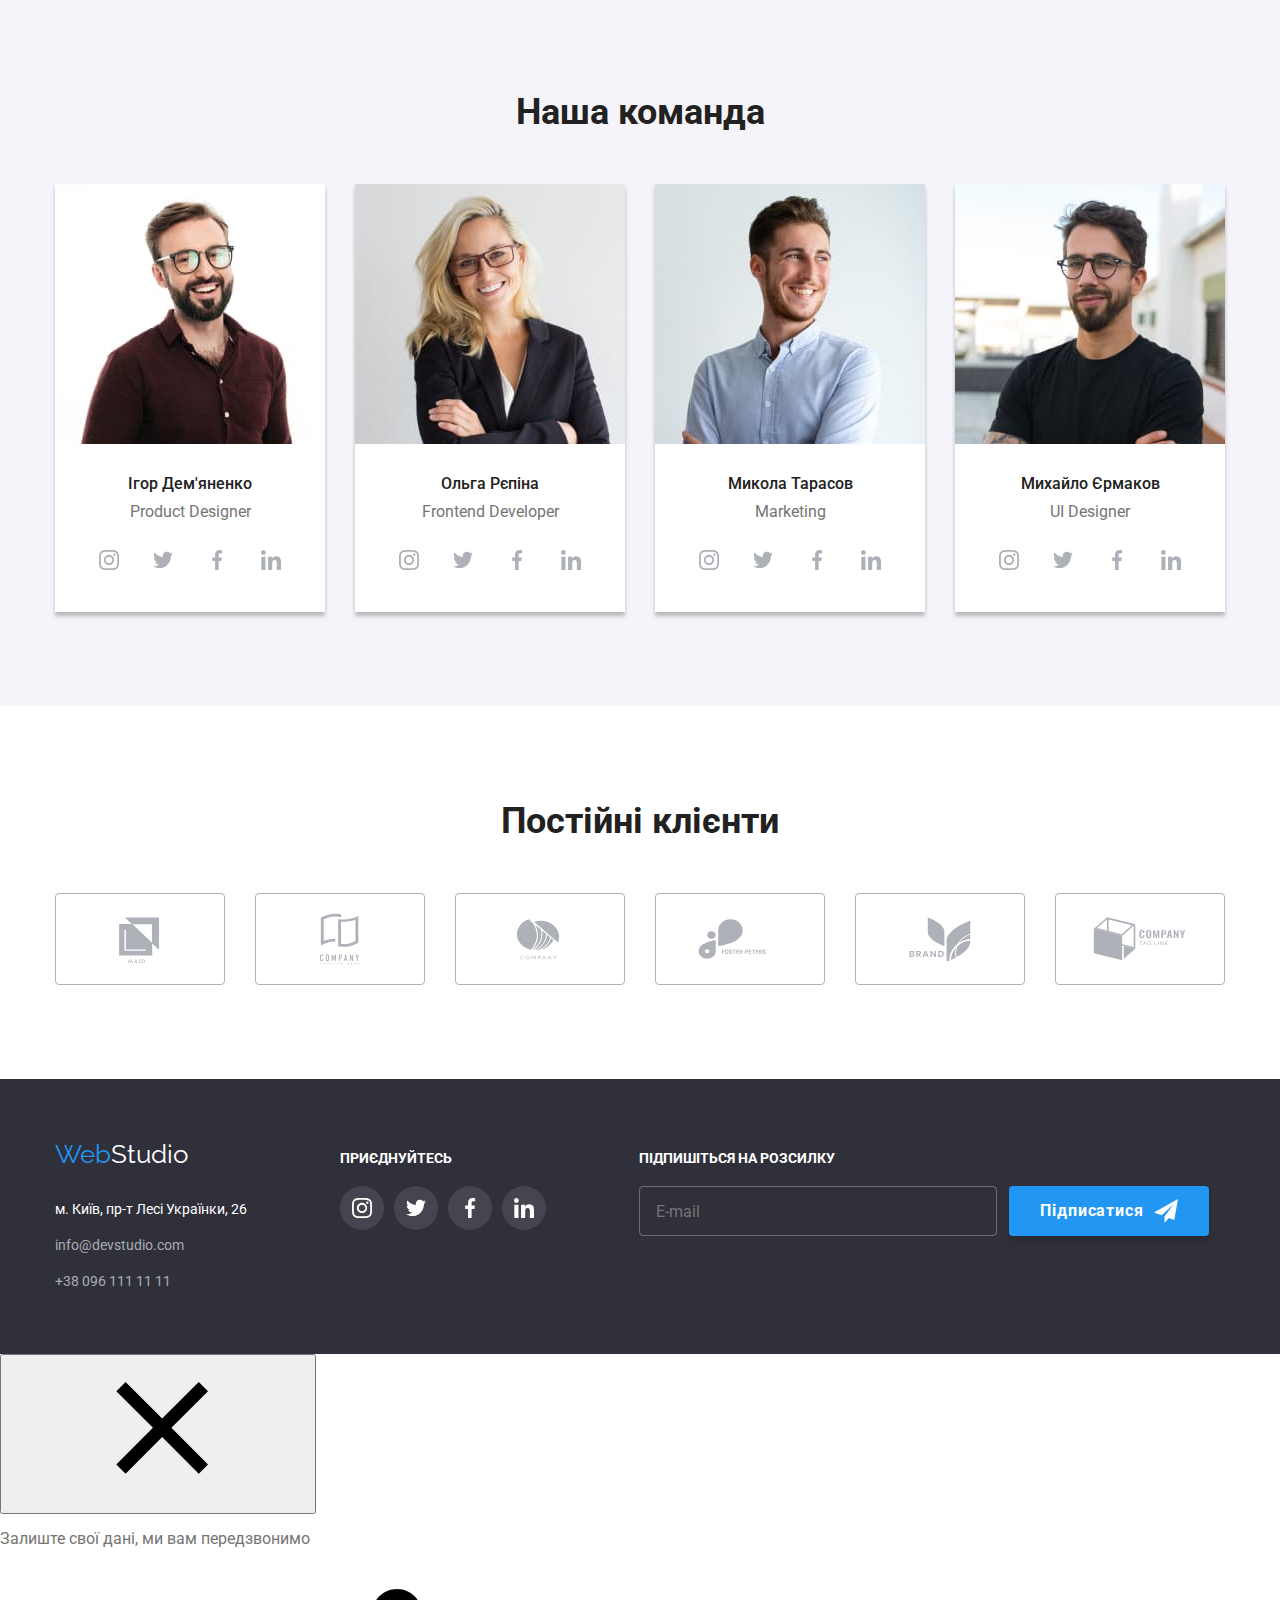
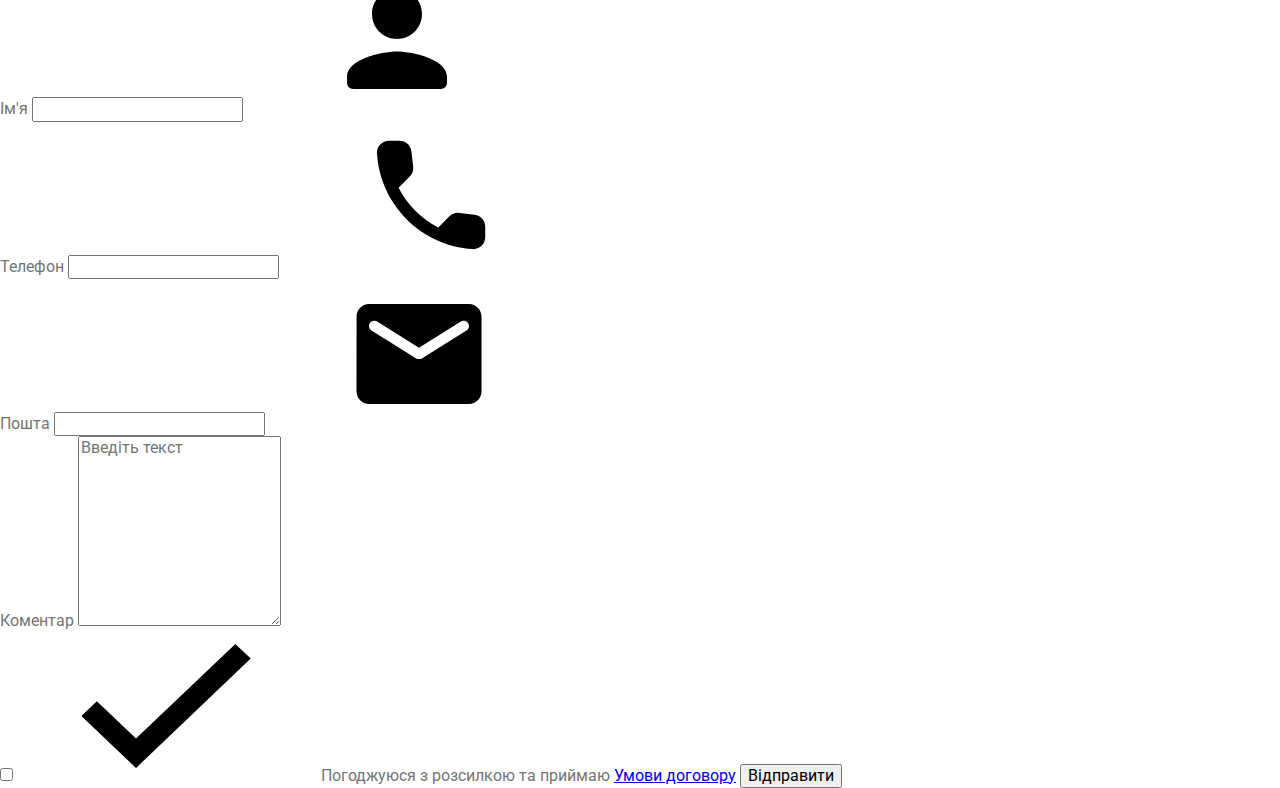
==== commit 6a27c680: "SASS for index.html" ====
--- a/index.html
+++ b/index.html
@@ -9,7 +9,8 @@
 <link rel="preconnect" href="https://fonts.gstatic.com" crossorigin>
 <link href="https://fonts.googleapis.com/css2?family=Raleway:wght@700&family=Roboto:wght@400;500;700;900&display=swap" rel="stylesheet">
 <link rel="stylesheet" href=" https://cdnjs.cloudflare.com/ajax/libs/modern-normalize/1.1.0/modern-normalize.min.css">
-<link rel="stylesheet" href="./css/styles.css"/>
+<!--<link rel="stylesheet" href="./css/styles.css"/>-->
+<link rel="stylesheet" href="./css/main.min.css">
 </head>
 <body>
 <header class="header">
--- a/css/styles.css
+++ b/css/styles.css
@@ -34,6 +34,12 @@
     width: 1200px;
 }
 /*main-nav*/
+
+.header { 
+    border-bottom: 1px solid var(--border-color)
+
+}
+
 .header__container {
     display: flex;
     align-items: center;
@@ -41,6 +47,8 @@
 .header__nav {
     display: flex;
 }
+
+
 /*logo*/
 
 .logo { 
@@ -159,10 +167,6 @@
     color: var(--accent-color);
 }
 
-.header { 
-    border-bottom: 1px solid var(--border-color)
-
-}
 
 .site-contacts__envelope { 
     height: 10px;
@@ -297,6 +301,12 @@
     padding-top: 94px;
     padding-bottom: 94px;
 } 
+.section-bg {
+    background-color: var(--secondary-shade-color);
+    padding-top: 94px;
+    padding-bottom: 94px;
+    
+}
 
 /*features*/
 .visually-hidden { 
@@ -418,12 +428,6 @@
     margin-right: 30px;
 }
 
-.section-bg {
-    background-color: var(--secondary-shade-color);
-    padding-top: 94px;
-    padding-bottom: 94px;
-    
-}
 
 .team__names {
     margin-top: 0;
@@ -477,7 +481,7 @@
 }
 
 .icons__link--bg-grey {
-    fill: var(--hero-color);
+    color: var(--hero-color);
     background-color: rgba(255, 255, 255, 0.1);
 }
 
@@ -750,21 +754,22 @@
     margin-left: 10px;
     fill: var(--hero-color);
 }
+
 /*portfolio*/
-.main-box {
+.subjects-section {
     padding-top: 94px;
     padding-bottom: 94px;
 } 
 
 /*portfolio-buttons*/
-.subjects-button {
+.filter {
     margin-top: 0;
     margin-bottom: 34px;
     display: flex;
     justify-content: center;
    
 }
-.subjects-button .subjects-btn:not(:last-child) {
+.filter__item:not(:last-child) {
     margin-right: 8px;
 }
 
@@ -779,28 +784,28 @@
     margin-bottom: -30px;
 } 
 
-.subjects-elements {
+.subjects__elements {
     width: calc (100% / 3 - 30px);
     margin-right: 30px;
     margin-bottom: 30px;
 } 
 
-.subjects-link {
+.subjects__link {
     display: block;
     text-decoration: none;
 
     transition: box-shadow 250ms cubic-bezier(0.4, 0, 0.2, 1);
 } 
 
-.subjects-link:hover,
-.subjects-link:focus  {
+.subjects__link:hover,
+.subjects__link:focus  {
     box-shadow: 0 4px 4px 0 var(--box-shadow-color);
 } 
-.subjects .subjects-img {
+.subjects__img {
     display: block;  
 } 
 
- .subjects .subjects-title {
+ .subjects__title {
    margin-top: 0;
    margin-bottom: 4px;
 
@@ -808,13 +813,13 @@
     font-size: 18px;
     line-height: 2;
 }  
- .subjects .subjects-items {
+.subjects__text {
     margin-top: 0;
     margin-bottom: 0;
     color: var(--primary-text-color);
 } 
 
-.subjects .subjects-border {
+.subjects__border {
     border-left: 1px solid var(--subjects-border-color);
     border-right: 1px solid var(--subjects-border-color);
     border-bottom: 1px solid var(--subjects-border-color);
@@ -822,7 +827,7 @@
   
 } 
 
-.subjects-overlay {
+.subjects__overlay {
     position: absolute;
     top: 0;
     left: 0;
@@ -842,14 +847,14 @@
     opacity: 0;
 
 } 
-.subjects-thumb {
+.subjects__thumb {
     position: relative;
     overflow: hidden;
 } 
 
 
-.subjects-link:hover .subjects-overlay,
-.subjects-link:focus .subjects-overlay {
+.subjects__link:hover .subjects__overlay,
+.subjects__link:focus .subjects__overlay {
     opacity: 1;
     transform: translateY(0);
 } 
@@ -874,7 +879,7 @@
     pointer-events: none;
 
 } 
-.is-hidden .modal{
+.is-hidden .modal {
     transform: translate(-50%, -50%) scale(0.9);
 } 
 
--- a/css/main.min.css
+++ b/css/main.min.css
@@ -0,0 +1 @@
+:root{--primary-text-color: #757575;--title-text-color: #212121;--accent-color: #2196F3;--hero-color: #FFFFFF;--black-color: #000000;--shade-color: #2F303A;--nav-color: rgba(255, 255, 255, 0.6);--secondary-shade-color: #F5F4FA;--border-color: #ECECEC;--subjects-border-color: #EEEEEE;--box-shadow-color: rgba(0, 0, 0, 0.25);--icons-color: #AFB1B8}body{color:var(--primary-text-color);background-color:#fff;font-family:Roboto,sans-serif}.list{padding:0;margin:0;list-style:none}.container{margin-left:auto;margin-right:auto;padding-left:15px;padding-right:15px;width:1200px}.header{border-bottom:1px solid var(--border-color)}.header__container{display:-webkit-box;display:-ms-flexbox;display:flex;-webkit-box-align:center;-ms-flex-align:center;align-items:center}.header__nav{display:-webkit-box;display:-ms-flexbox;display:flex}.logo{padding-top:24px;padding-bottom:25px;color:var(--black-color);font-family:Raleway,sans-serif;font-size:26px;font-weight:1.2;text-decoration:none}.logo:hover{color:var(--accent-color)}.logo--blue{color:var(--accent-color);font-family:Raleway,cursive}.logo--blue:hover{color:var(--black-color)}.logo--white{color:var(--hero-color);font-family:Raleway;font-size:26px;line-height:1.2;text-decoration:none}.logo--white:hover{color:var(--accent-color)}.site-nav{display:-webkit-box;display:-ms-flexbox;display:flex;margin-left:93px}.site-nav__item{position:relative}.site-nav__item:not(:last-child){margin-right:50px}.site-nav__link{display:block;padding-top:32px;padding-bottom:32px;color:var(--title-text-color);font-weight:500;font-size:14px;line-height:1.1;letter-spacing:.02em;text-decoration:none;-webkit-transition:color 250ms cubic-bezier(0.4, 0, 0.2, 1);transition:color 250ms cubic-bezier(0.4, 0, 0.2, 1)}.site-nav__link:hover,.site-nav__link:focus{color:var(--accent-color)}.site-nav__link--current{color:var(--accent-color)}.site-nav__link--current::after{content:"";position:absolute;left:0;bottom:-1px;display:block;width:100%;height:4px;background-color:var(--accent-color);border-radius:2px}.site-contacts{display:-webkit-box;display:-ms-flexbox;display:flex;margin-left:auto}.site-contacts__item{display:-webkit-box;display:-ms-flexbox;display:flex}.site-contacts__item+.site-contacts__item{margin-left:40px}.site-contacts__link{display:-webkit-box;display:-ms-flexbox;display:flex;-webkit-box-align:center;-ms-flex-align:center;align-items:center;padding-top:32px;padding-bottom:32px;color:var(--primary-text-color);font-weight:500;font-size:14px;line-height:1.1;letter-spacing:.02em;text-decoration:none;-webkit-transition:color 250ms cubic-bezier(0.4, 0, 0.2, 1);transition:color 250ms cubic-bezier(0.4, 0, 0.2, 1)}.site-contacts__link:hover,.site-contacts__link:focus{color:var(--accent-color)}.site-contacts__envelope{height:10px;width:16px}.site-contacts__vector{height:16px;width:10px}.site-contacts__icons{margin-right:10px;fill:currentColor}.hero{padding-top:200px;padding-bottom:280px;text-align:center;background-color:var(--shade-color)}.hero__overlay{max-width:1600px;height:600px;margin-left:auto;margin-right:auto;background-image:-webkit-gradient(linear, left top, right top, from(rgba(47, 48, 58, 0.4)), to(rgba(47, 48, 58, 0.4))),url("../images/Hero-image.jpg");background-image:linear-gradient(to right, rgba(47, 48, 58, 0.4), rgba(47, 48, 58, 0.4)),url("../images/Hero-image.jpg");background-repeat:no-repeat;background-position:center;background-size:cover}.hero__title{margin-top:0px;margin-bottom:30px;margin-left:auto;margin-right:auto;max-width:696px;color:var(--hero-color);font-weight:900;font-size:44px;line-height:1.4;letter-spacing:.06em;text-transform:uppercase}.button{border-radius:4px;padding:10px 32px;min-width:216px;font-family:inherit;color:var(--hero-color);background-color:var(--accent-color);font-weight:700;font-size:16px;line-height:1.9;border:none;text-align:center;cursor:pointer;letter-spacing:.06em;-webkit-transition:background-color 250ms cubic-bezier(0.4, 0, 0.2, 1);transition:background-color 250ms cubic-bezier(0.4, 0, 0.2, 1)}.button:hover,.button:focus{background-color:#188ce8}.button-primary{border-radius:4px;padding:6px 22px;min-width:67px;font-family:inherit;color:var(--title-text-color);background-color:var(--secondary-shade-color);font-weight:500;font-size:16px;line-height:1.6;border:none;cursor:pointer;text-align:center;-webkit-transition:color 250ms cubic-bezier(0.4, 0, 0.2, 1),background-color 250ms cubic-bezier(0.4, 0, 0.2, 1),-webkit-box-shadow 250ms cubic-bezier(0.4, 0, 0.2, 1);transition:color 250ms cubic-bezier(0.4, 0, 0.2, 1),background-color 250ms cubic-bezier(0.4, 0, 0.2, 1),-webkit-box-shadow 250ms cubic-bezier(0.4, 0, 0.2, 1);transition:color 250ms cubic-bezier(0.4, 0, 0.2, 1),background-color 250ms cubic-bezier(0.4, 0, 0.2, 1),box-shadow 250ms cubic-bezier(0.4, 0, 0.2, 1);transition:color 250ms cubic-bezier(0.4, 0, 0.2, 1),background-color 250ms cubic-bezier(0.4, 0, 0.2, 1),box-shadow 250ms cubic-bezier(0.4, 0, 0.2, 1),-webkit-box-shadow 250ms cubic-bezier(0.4, 0, 0.2, 1)}.button-primary:hover,.button-primary:focus{color:var(--hero-color);background-color:var(--accent-color);-webkit-box-shadow:0 4px 4px 0 var(--box-shadow-color);box-shadow:0 4px 4px 0 var(--box-shadow-color)}.section{padding-top:0px;padding-bottom:94px}.section-title{margin-top:0px;margin-bottom:50px;color:var(--title-text-color);font-size:36px;line-height:1.2;text-align:center}.section-items{padding-top:94px;padding-bottom:94px}.section-bg{background-color:var(--secondary-shade-color);padding-top:94px;padding-bottom:94px}.visually-hidden{position:absolute;white-space:nowrap;width:1px;height:1px;overflow:hidden;border:0;padding:0;clip:rect(0 0 0 0);-webkit-clip-path:inset(50%);clip-path:inset(50%);margin:-1px}.features{display:-webkit-box;display:-ms-flexbox;display:flex}.features__item{width:270px}.features__item:not(:last-child){margin-right:30px}.features__title{margin-top:0px;margin-bottom:10px;color:var(--title-text-color);font-size:14px;line-height:1.1;text-transform:uppercase}.features__text{margin-top:0;margin-bottom:0;font-size:14px;line-height:1.7}.features__icons-container{display:-webkit-box;display:-ms-flexbox;display:flex;width:270px;height:120px;background-color:var(--secondary-shade-color);margin-bottom:30px;padding:25px 100px}.features__icon{height:70px;width:70px}.employments{display:-webkit-box;display:-ms-flexbox;display:flex}.employments__image{display:block}.employments__item{display:block;position:relative}.employments__item:not(:last-child){margin-right:30px}.employments__title{position:absolute;bottom:0;left:0;display:-webkit-box;display:-ms-flexbox;display:flex;font-weight:700;font-size:14px;line-height:1.14;color:var(--hero-color);background-color:rgba(47,48,58,.8);text-transform:uppercase;-webkit-box-align:center;-ms-flex-align:center;align-items:center;-webkit-box-pack:center;-ms-flex-pack:center;justify-content:center;padding-top:27px;padding-bottom:27px;margin:0;min-width:370px}.team{display:-webkit-box;display:-ms-flexbox;display:flex}.team__item{background-color:var(--hero-color);text-align:center;-webkit-box-shadow:0 4px 4px 0 var(--box-shadow-color);box-shadow:0 4px 4px 0 var(--box-shadow-color)}.team__item:not(:last-child){margin-right:30px}.team__names{margin-top:0;margin-bottom:10px;color:var(--title-text-color);font-weight:500;font-size:16px;line-height:1.2}.team__position{margin-top:0;margin-bottom:16}.team__img{display:block}.team__background{padding:30px 32px;background-color:var(--hero-color)}.icons{display:-webkit-box;display:-ms-flexbox;display:flex;list-style:none;-webkit-box-align:center;-ms-flex-align:center;align-items:center;padding-left:0}.icons__background:not(:last-child){margin-right:10px}.icons__link{display:-webkit-box;display:-ms-flexbox;display:flex;height:44px;width:44px;border-radius:50%;color:var(--icons-color);background-color:var(--hero-color);-webkit-box-align:center;-ms-flex-align:center;align-items:center;-webkit-box-pack:center;-ms-flex-pack:center;justify-content:center;-webkit-transition:background-color 250ms cubic-bezier(0.4, 0, 0.2, 1),color 250ms cubic-bezier(0.4, 0, 0.2, 1);transition:background-color 250ms cubic-bezier(0.4, 0, 0.2, 1),color 250ms cubic-bezier(0.4, 0, 0.2, 1)}.icons__link:hover,.icons__link:focus{background-color:var(--accent-color);color:var(--hero-color)}.icons__link--bg-grey{color:var(--hero-color);background-color:rgba(255,255,255,.1)}.icons__svg{display:-webkit-box;display:-ms-flexbox;display:flex;width:20px;height:20px;fill:currentColor}.icons__svg:hover,.icons__svg:focus{fill:var(--hero-color)}.customers{display:-webkit-box;display:-ms-flexbox;display:flex}.customers__item:not(:last-child){margin-right:30px}.customers__link{display:-webkit-box;display:-ms-flexbox;display:flex;height:92px;width:170px;border:1px solid var(--icons-color);padding:16px 32px;text-align:center;-webkit-box-pack:center;-ms-flex-pack:center;justify-content:center;fill:var(--icons-color);border-radius:4px;-webkit-transition:fill 250ms cubic-bezier(0.4, 0, 0.2, 1);transition:fill 250ms cubic-bezier(0.4, 0, 0.2, 1)}.customers__link:hover,.customers__link:focus{border-color:var(--accent-color);fill:var(--accent-color)}.customers__icon{height:60px;width:106px;color:currentColor}.customers__icon:hover,.customers__icon:focus{fill:var(--accent-color)}.footer__container{display:-webkit-box;display:-ms-flexbox;display:flex;-webkit-box-align:baseline;-ms-flex-align:baseline;align-items:baseline}.footer{padding-top:60px;padding-bottom:60px;background-color:var(--shade-color)}.address{margin-top:28px;margin-bottom:0;font-style:normal}.address__navigation{color:var(--hero-color);font-size:14px;line-height:1.7;text-decoration:none;-webkit-transition:color 250ms cubic-bezier(0.4, 0, 0.2, 1);transition:color 250ms cubic-bezier(0.4, 0, 0.2, 1)}.address__navigation:hover,.address__navigation:focus{color:var(--accent-color)}.address__titles{color:var(--nav-color);font-size:14px;line-height:1.7;background-color:var(--shade-color);text-decoration:none;-webkit-transition:color 250ms cubic-bezier(0.4, 0, 0.2, 1);transition:color 250ms cubic-bezier(0.4, 0, 0.2, 1)}.address__titles:hover,.address__titles:focus{color:var(--accent-color)}.address__items:not(:last-child){margin-top:0;margin-bottom:12px}.join{margin-left:93px}.join__text{margin-top:0;margin-bottom:20px;font-weight:700;font-size:14px;line-height:1.1;color:var(--hero-color);text-transform:uppercase}.subscription{display:-webkit-box;display:-ms-flexbox;display:flex;-webkit-box-orient:vertical;-webkit-box-direction:normal;-ms-flex-direction:column;flex-direction:column;margin-left:93px}.subscription__title{margin-top:0;margin-bottom:20px;font-weight:700;font-size:14px;line-height:1.1;text-transform:uppercase;color:var(--hero-color)}.subscription__form{display:-webkit-box;display:-ms-flexbox;display:flex;-webkit-box-align:center;-ms-flex-align:center;align-items:center}.subscription__input{width:358px;height:50px;padding-left:16px;margin-right:12px;border:1px solid rgba(255,255,255,.3019607843);border-radius:4px;background-color:rgba(0,0,0,0);font-size:16px;line-height:1.25;color:var(--nav-color);outline:none}.subscription__button{display:-webkit-box;display:-ms-flexbox;display:flex;-webkit-box-align:center;-ms-flex-align:center;align-items:center;-webkit-box-pack:center;-ms-flex-pack:center;justify-content:center;padding:10px 28px;width:200px;height:50px;font-weight:700;font-size:16px;line-height:1.9;letter-spacing:.06em;color:var(--hero-color);background-color:var(--accent-color);-webkit-box-shadow:0 4px 4px rgba(0,0,0,.15);box-shadow:0 4px 4px rgba(0,0,0,.15);border:none;border-radius:4px;cursor:pointer;-webkit-transition:background-color 250ms cubic-bezier(0.4, 0, 0.2, 1),-webkit-box-shadow 250ms cubic-bezier(0.4, 0, 0.2, 1);transition:background-color 250ms cubic-bezier(0.4, 0, 0.2, 1),-webkit-box-shadow 250ms cubic-bezier(0.4, 0, 0.2, 1);transition:background-color 250ms cubic-bezier(0.4, 0, 0.2, 1),box-shadow 250ms cubic-bezier(0.4, 0, 0.2, 1);transition:background-color 250ms cubic-bezier(0.4, 0, 0.2, 1),box-shadow 250ms cubic-bezier(0.4, 0, 0.2, 1),-webkit-box-shadow 250ms cubic-bezier(0.4, 0, 0.2, 1)}.subscription__button:hover,.subscription__button:focus{background-color:#188ce8}.subscription__icon{height:24px;width:24px;margin-left:10px;fill:var(--hero-color)}/*# sourceMappingURL=main.min.css.map */